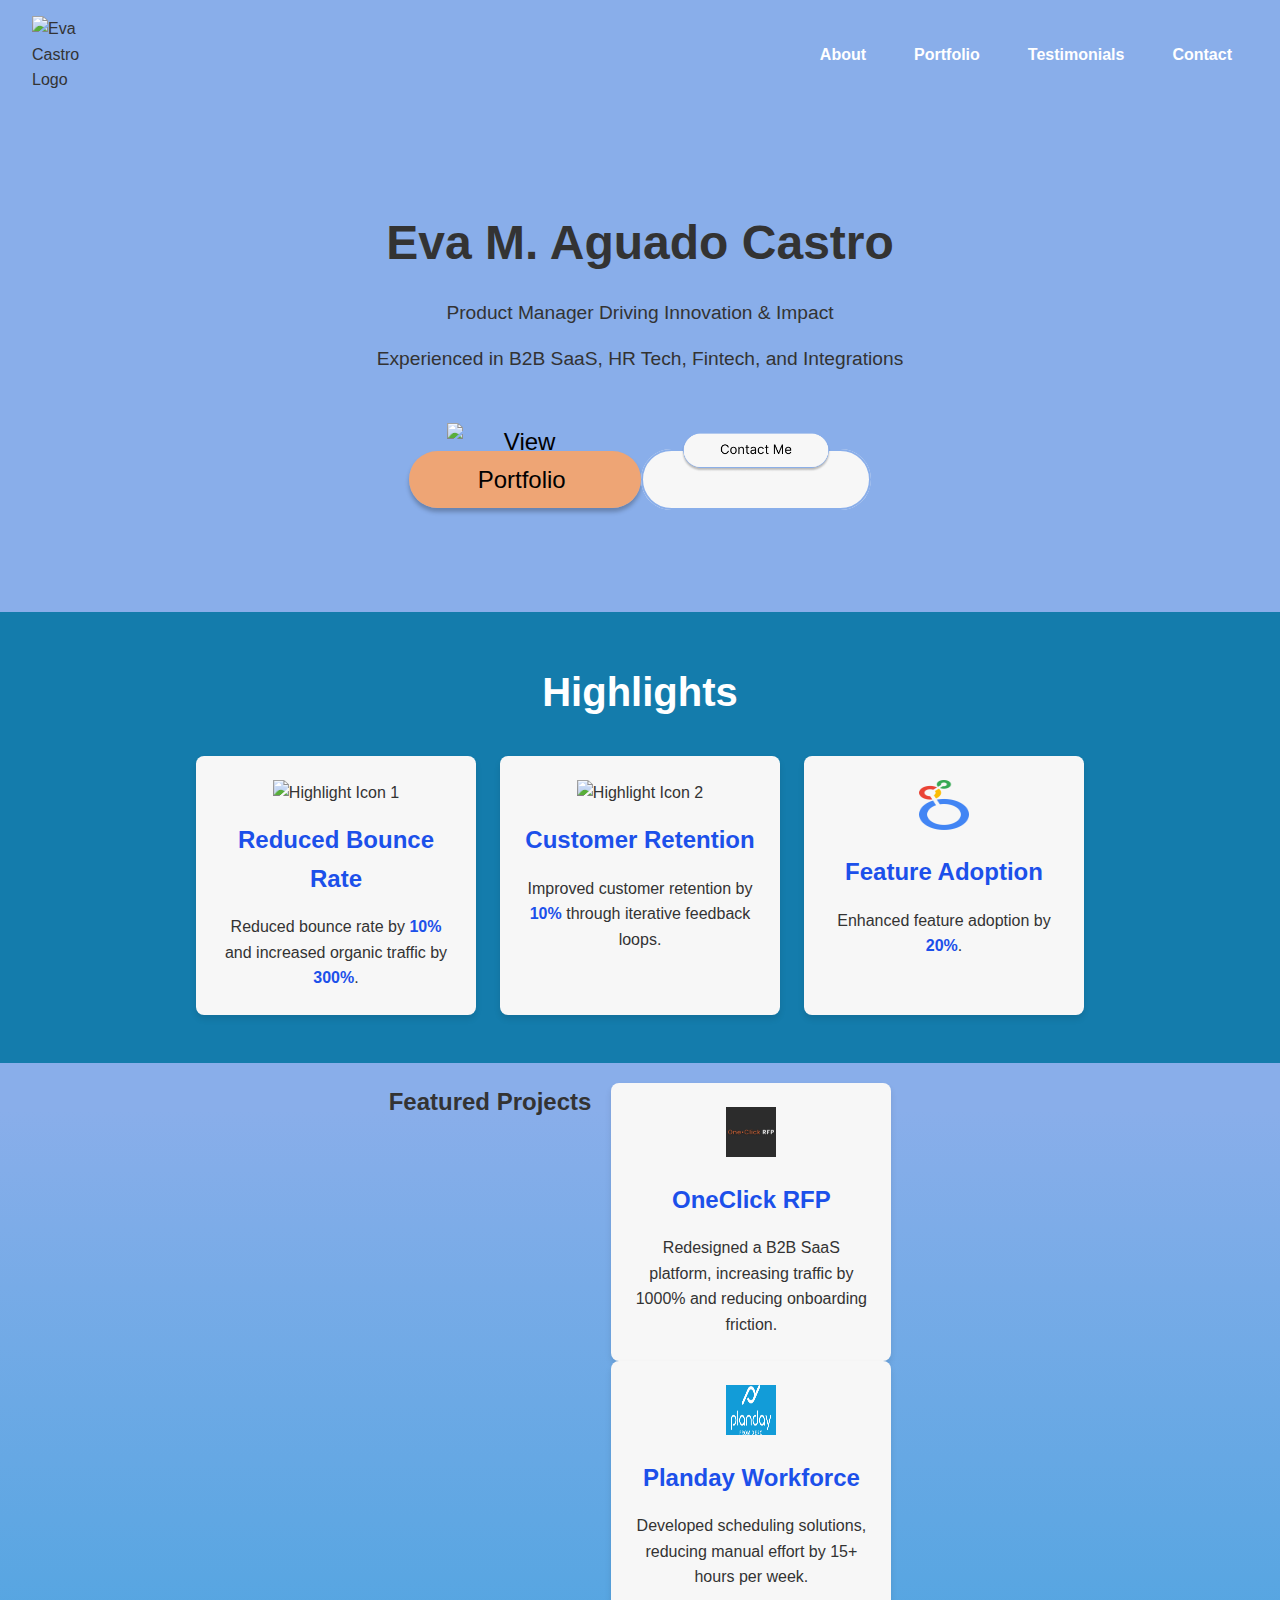
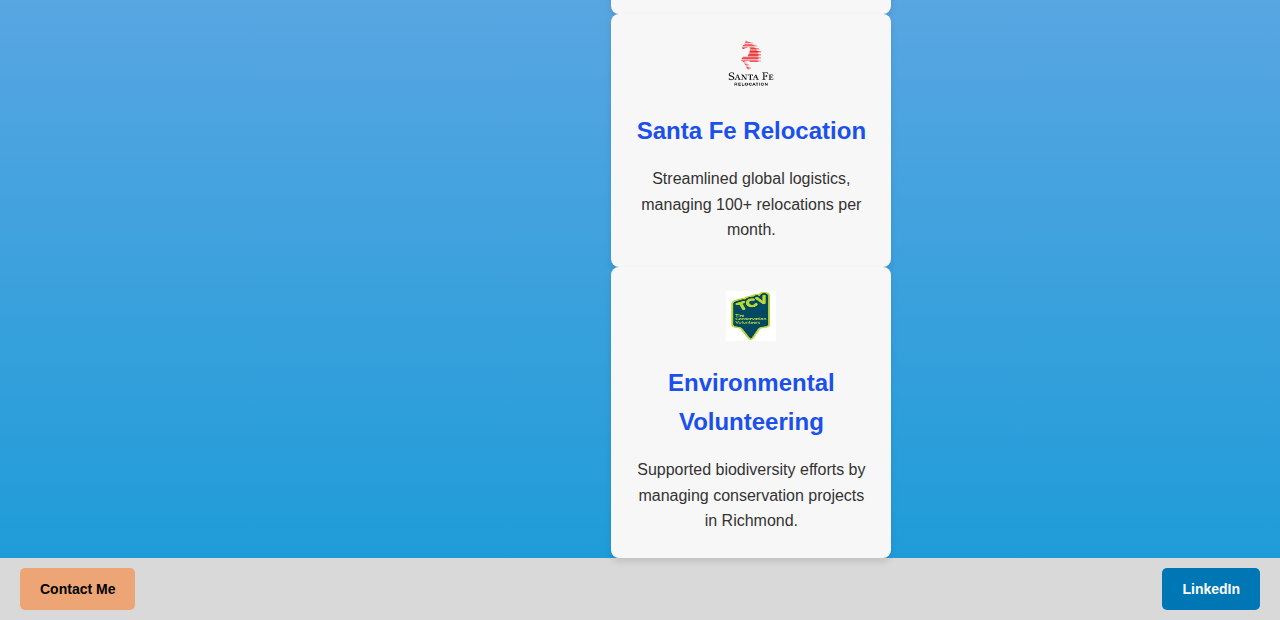
==== index.html @ 74582feb "further updates html and css - footer and highlights" ====
<!DOCTYPE html>
<html lang="en">
<head>
  <meta charset="UTF-8">
  <meta name="viewport" content="width=device-width, initial-scale=1.0">
  <title>Eva M. Aguado Castro Portfolio</title>
  <link rel="stylesheet" href="style.css">
</head>
<body>
  <!-- Header Section -->
  <header>
    <img src="Images/logo.png" alt="Eva Castro Logo" class="logo">
    <nav class="nav">
      <a href="#about">About</a>
      <a href="#portfolio">Portfolio</a>
      <a href="#testimonials">Testimonials</a>
      <a href="#contact">Contact</a>
    </nav>
  </header>

  <!-- Hero Section -->
  <section class="hero">
    <h1>Eva M. Aguado Castro</h1>
    <p>Product Manager Driving Innovation & Impact</p>
    <p>Experienced in B2B SaaS, HR Tech, Fintech, and Integrations</p>
    <div class="cta-buttons">
      <a href="#portfolio" class="btn-primary">
        <img src="Images/portfolio-button.png" alt="View Portfolio">
      </a>
      <a href="#contact" class="btn-secondary">
        <img src="Images/contact-button.png" alt="Contact Me">
      </a>
    </div>
  </section>

  <!-- Highlights Section -->
  <section class="highlights">
    <h2>Highlights</h2>
    <div class="highlight-cards">
      <div class="card">
        <img src="Images/highlight-icon-mixpanel-funnel.png" alt="Highlight Icon 1">
        <h3>Reduced Bounce Rate</h3>
        <p>Reduced bounce rate by <span>10%</span> and increased organic traffic by <span>300%</span>.</p>
      </div>
      <div class="card">
        <img src="Images/highlight-icon-Jira.png" alt="Highlight Icon 2">
        <h3>Customer Retention</h3>
        <p>Improved customer retention by <span>10%</span> through iterative feedback loops.</p>
      </div>
      <div class="card">
        <img src="Images/highlight-icon-looker.png" alt="Highlight Icon 3">
        <h3>Feature Adoption</h3>
        <p>Enhanced feature adoption by <span>20%</span>.</p>
      </div>
    </div>
  </section>

  <!-- Featured Projects Section -->
  <section class="projects">
    <h2>Featured Projects</h2>
    <div class="project-cards">
      <div class="card">
        <img src="Images/OneclickRFP.png" alt="OneClick RFP Logo">
        <h3>OneClick RFP</h3>
        <p>Redesigned a B2B SaaS platform, increasing traffic by 1000% and reducing onboarding friction.</p>
      </div>
      <div class="card">
        <img src="Images/Logo_PlandayXero.png" alt="Planday Logo">
        <h3>Planday Workforce</h3>
        <p>Developed scheduling solutions, reducing manual effort by 15+ hours per week.</p>
      </div>
      <div class="card">
        <img src="Images/santa_fe_relocation_logo.png" alt="Santa Fe Logo">
        <h3>Santa Fe Relocation</h3>
        <p>Streamlined global logistics, managing 100+ relocations per month.</p>
      </div>
      <div class="card">
        <img src="Images/TVC logo.jpg" alt="TVC Logo">
        <h3>Environmental Volunteering</h3>
        <p>Supported biodiversity efforts by managing conservation projects in Richmond.</p>
      </div>
    </div>
  </section>

  <!-- Footer Section -->
  <footer>
    <div class="footer-buttons">
      <a href="#contact" class="footer-button contact-me">Contact Me</a>
      <a href="https://linkedin.com/in/your-profile" class="footer-button linkedin">LinkedIn</a>
    </div>
  </footer>  
</body>
</html>
---- style.css ----
/* General Reset */
* {
  margin: 0;
  padding: 0;
  box-sizing: border-box;
}

body {
  font-family: 'Poppins', sans-serif;
  color: #333;
  background: linear-gradient(180deg, #89AEEA 50%, #199BD7 100%);
  line-height: 1.6;
}

/* Header Section */
header {
  background: #89AEEA;
  padding: 1rem 2rem;
  display: flex;
  justify-content: space-between;
  align-items: center;
}

.logo {
    width: 50px; /* Adjust size as needed */
    height: auto;
    display: inline-block;
    margin-right: 20px; /* Spacing between logo and navigation links */
  }
  

.nav {
  display: flex;
  gap: 1rem;
}

.nav a {
  color: white;
  text-decoration: none;
  font-weight: bold;
  margin: 0 1rem;
}

.nav a:hover {
  text-decoration: underline;
}

/* Hero Section */
.hero {
    text-align: center;
    padding: 6rem 2rem; /* Adjust padding to match Figma */
    color: #333;
  }
  
  .hero img {
    display: inline-block;
    margin: 1rem 0.5rem;
    width: 150px;
  }
  .hero h1 {
    font-size: 3rem; /* Keep existing size */
    font-weight: 700;
  }
  
  .hero p {
    margin: 1rem 0;
    font-size: 1.2rem; /* Matches readability */
  }
  
  
  /* CTA Buttons (from new CSS) */
  .cta-buttons {
    margin-top: 2rem;
  }
  
  .cta-buttons .btn-primary {
    background-color: #EEA575;
    color: black;
    font-size: 24px;
    font-weight: 400;
    padding: 15px 30px;
    border-radius: 42px;
    text-decoration: none;
    box-shadow: 0 4px 4px rgba(0, 0, 0, 0.25);
  }
  
  .cta-buttons .btn-primary:hover {
    background: #f5b08a;
  }
  
  .cta-buttons .btn-secondary {
    background-color: #F7F7F7;
    border: 2px solid #89AEEA;
    color: black;
    font-size: 24px;
    font-weight: 400;
    padding: 15px 30px;
    border-radius: 42px;
  }
  
  .cta-buttons .btn-secondary:hover {
    background: #d9e9fc;
  }
  
/* Highlights Section */
.highlights {
    background: #147CAC;
    padding: 3rem 2rem;
    color: white;
    text-align: center;
  }
  
  .highlights h2 {
    font-size: 2.5rem;
    margin-bottom: 2rem;
  }
  
  .highlight-cards {
    display: flex;
    gap: 1.5rem;
    justify-content: center;
    flex-wrap: wrap;
  }
  .card img {
    width: 50px;
    height: 50px;
    margin-bottom: 1rem;
  }
  .card {
    background: #f7f7f7;
    color: #333;
    width: 280px;
    border-radius: 8px;
    padding: 1.5rem;
    text-align: center;
    box-shadow: 0px 4px 6px rgba(0, 0, 0, 0.1);
  }
  
  .card h3 {
    font-size: 1.5rem;
    margin-bottom: 1rem;
    color: #1C50EA;
  }
  
  .card p {
    font-size: 1rem;
    color: #333;
  }

.card span {
  font-weight: bold;
  color: #1C50EA;
}

/* Footer Section */
footer {
  background: #D9D9D9;
  color: #333;
  text-align: center;
  padding: 1rem;
  font-size: 0.9rem;
}

footer img {
    width: 30px;
    height: auto;
    margin-top: 0.5rem;
  }

  footer {
    display: flex;
    justify-content: space-between;
    align-items: center;
    padding: 10px 20px;
    background: #D9D9D9;
  }
  
  .footer-buttons {
    display: flex;
    justify-content: space-between;
    width: 100%; /* Ensures buttons span the full footer */
  }
  
  .footer-button {
    padding: 10px 20px;
    border-radius: 5px;
    font-size: 14px;
    font-weight: bold;
    text-align: center;
    text-decoration: none;
  }
  
  .contact-me {
    background: #EEA575;
    color: black;
  }
  
  .linkedin {
    background: #0077B5; /* LinkedIn blue */
    color: white;
  }
  
  .footer-button:hover {
    opacity: 0.8; /* Hover effect */
  }
  
/* Responsive Design */
@media (max-width: 768px) {
  .hero h1 {
    font-size: 2rem;
  }

  .hero p {
    font-size: 1rem;
  }

  .highlight-cards {
    flex-direction: column; /* Stack cards on smaller screens */
  }

  .card {
    width: 90%;
    margin: 0 auto;
  }
}
/* Featured Projects Section */
.featured-projects {
  margin-top: 4rem;
}

.project {
  display: inline-block;
  width: 250px;
  margin: 20px;
  background: white;
  padding: 15px;
  border-radius: 8px;
  border: 1px solid #D9D9D9;
  box-shadow: 0px 4px 8px rgba(0, 0, 0, 0.1);
}
.projects {
    display: flex;
    justify-content: center;
    flex-wrap: wrap; /* Allows wrapping for smaller screens */
    gap: 20px; /* Adjust spacing between cards */
    margin-top: 20px;
  }
.project-card {
    width: 280px; /* Adjust card size as per design */
    background: white;
    border-radius: 8px;
    box-shadow: 0px 4px 6px rgba(0, 0, 0, 0.1);
    text-align: center;
    padding: 20px;
  }
  
  .project-card img {
    width: 100px;
    height: auto;
    margin-bottom: 10px; /* Space between image and text */
  }
  
  .project-card h3 {
    font-size: 18px;
    color: #333;
    margin-bottom: 5px;
  }
  
.project p {
  font-size: 14px;
  color: #757575;
}
@media (max-width: 768px) {
    .highlight-cards {
      flex-direction: column; /* Stack cards on smaller screens */
    }
  
    .card {
      width: 90%;
      margin: 0 auto;
    }
  
    .project {
      width: 90%;
      margin: 0 auto;
    }
  }
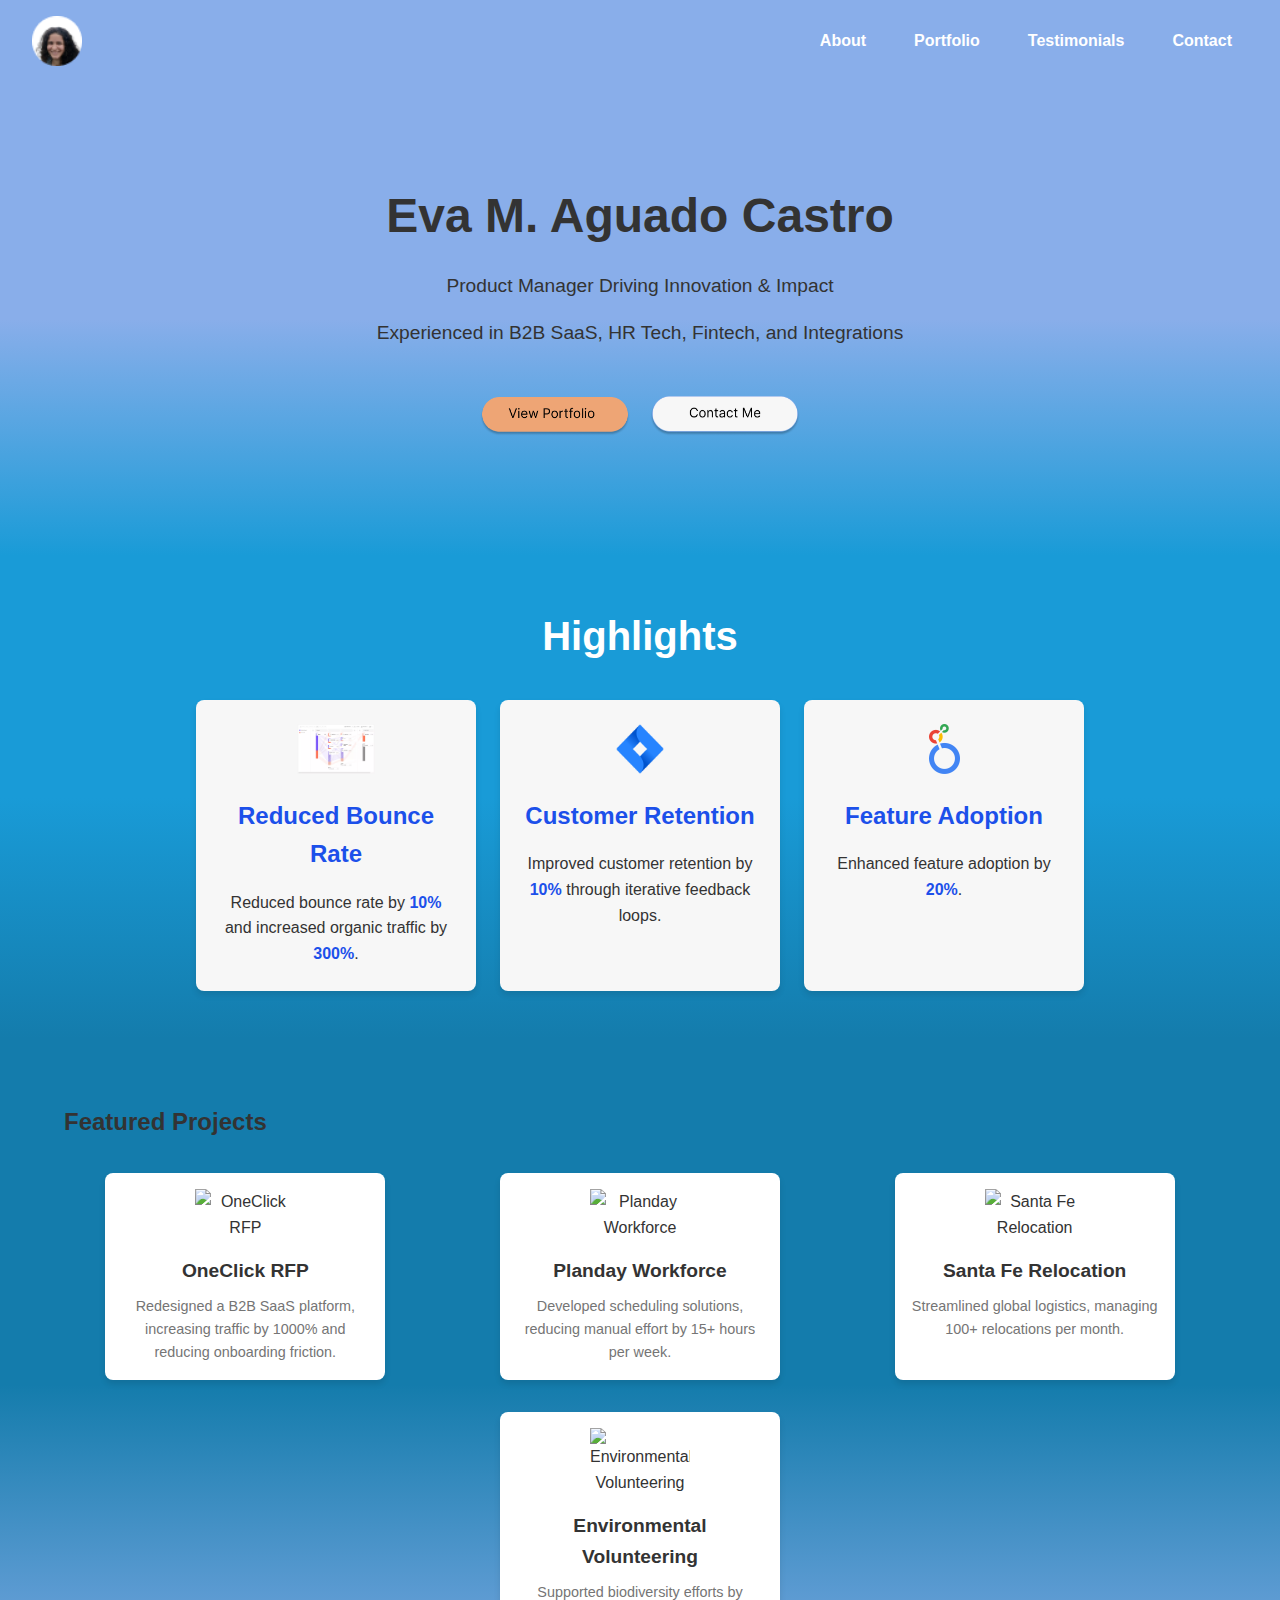
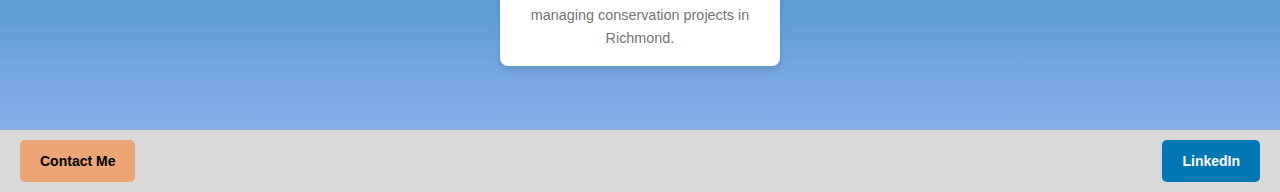
==== commit 4719044d: "updates on background gradient and vertical alignment" ====
--- a/index.html
+++ b/index.html
@@ -56,26 +56,26 @@
   </section>
 
   <!-- Featured Projects Section -->
-  <section class="projects">
+  <section class="featured-projects">
     <h2>Featured Projects</h2>
-    <div class="project-cards">
-      <div class="card">
-        <img src="Images/OneclickRFP.png" alt="OneClick RFP Logo">
+    <div class="projects-grid">
+      <div class="project-card">
+        <img src="path-to-image/OneclickRFP.png" alt="OneClick RFP">
         <h3>OneClick RFP</h3>
         <p>Redesigned a B2B SaaS platform, increasing traffic by 1000% and reducing onboarding friction.</p>
       </div>
-      <div class="card">
-        <img src="Images/Logo_PlandayXero.png" alt="Planday Logo">
+      <div class="project-card">
+        <img src="path-to-image/Logo_PlandayXero.png" alt="Planday Workforce">
         <h3>Planday Workforce</h3>
         <p>Developed scheduling solutions, reducing manual effort by 15+ hours per week.</p>
       </div>
-      <div class="card">
-        <img src="Images/santa_fe_relocation_logo.png" alt="Santa Fe Logo">
+      <div class="project-card">
+        <img src="path-to-image/santa_fe_relocation_logo.png" alt="Santa Fe Relocation">
         <h3>Santa Fe Relocation</h3>
         <p>Streamlined global logistics, managing 100+ relocations per month.</p>
       </div>
-      <div class="card">
-        <img src="Images/TVC logo.jpg" alt="TVC Logo">
+      <div class="project-card">
+        <img src="path-to-image/TVC logo.jpg" alt="Environmental Volunteering">
         <h3>Environmental Volunteering</h3>
         <p>Supported biodiversity efforts by managing conservation projects in Richmond.</p>
       </div>
--- a/style.css
+++ b/style.css
@@ -1,110 +1,86 @@
 /* General Reset */
 * {
-  margin: 0;
-  padding: 0;
-  box-sizing: border-box;
-}
-
-body {
-  font-family: 'Poppins', sans-serif;
-  color: #333;
-  background: linear-gradient(180deg, #89AEEA 50%, #199BD7 100%);
-  line-height: 1.6;
-}
-
-/* Header Section */
-header {
-  background: #89AEEA;
-  padding: 1rem 2rem;
-  display: flex;
-  justify-content: space-between;
-  align-items: center;
-}
-
-.logo {
-    width: 50px; /* Adjust size as needed */
+    margin: 0;
+    padding: 0;
+    box-sizing: border-box;
+  }
+  
+  body {
+    font-family: 'Poppins', sans-serif;
+    color: #333;
+    background: linear-gradient(180deg, #89AEEA 50%, #199BD7 100%);
+    line-height: 1.6;
+    background-attachment: fixed; /* Ensure it stays static during scroll */
+    background-size: cover;
+  }
+  
+  
+  /* Header Section */
+  header {
+    background: #89AEEA;
+    padding: 1rem 2rem;
+    display: flex;
+    justify-content: space-between;
+    align-items: center;
+  }
+  
+  .logo {
+    width: 50px;
     height: auto;
     display: inline-block;
-    margin-right: 20px; /* Spacing between logo and navigation links */
-  }
-  
-
-.nav {
-  display: flex;
-  gap: 1rem;
+    margin-right: 20px;
+  }
+  
+  .nav {
+    display: flex;
+    gap: 1rem;
+  }
+  
+  .nav a {
+    color: white;
+    text-decoration: none;
+    font-weight: bold;
+    margin: 0 1rem;
+  }
+  
+  .nav a:hover {
+    text-decoration: underline;
+  }
+  
+  /* Hero Section */
+  .hero {
+    text-align: center;
+    padding: 6rem 2rem;
+    color: #333;
+    background: linear-gradient(180deg, #89AEEA 50%, #199BD7 100%);
 }
-
-.nav a {
-  color: white;
-  text-decoration: none;
-  font-weight: bold;
-  margin: 0 1rem;
-}
-
-.nav a:hover {
-  text-decoration: underline;
-}
-
-/* Hero Section */
-.hero {
-    text-align: center;
-    padding: 6rem 2rem; /* Adjust padding to match Figma */
-    color: #333;
-  }
   
   .hero img {
     display: inline-block;
     margin: 1rem 0.5rem;
     width: 150px;
   }
+  
   .hero h1 {
-    font-size: 3rem; /* Keep existing size */
+    font-size: 3rem;
     font-weight: 700;
   }
   
   .hero p {
     margin: 1rem 0;
-    font-size: 1.2rem; /* Matches readability */
-  }
-  
-  
-  /* CTA Buttons (from new CSS) */
+    font-size: 1.2rem;
+  }
+  
   .cta-buttons {
     margin-top: 2rem;
   }
-  
-  .cta-buttons .btn-primary {
-    background-color: #EEA575;
-    color: black;
-    font-size: 24px;
-    font-weight: 400;
-    padding: 15px 30px;
-    border-radius: 42px;
-    text-decoration: none;
-    box-shadow: 0 4px 4px rgba(0, 0, 0, 0.25);
-  }
-  
-  .cta-buttons .btn-primary:hover {
-    background: #f5b08a;
-  }
-  
-  .cta-buttons .btn-secondary {
-    background-color: #F7F7F7;
-    border: 2px solid #89AEEA;
-    color: black;
-    font-size: 24px;
-    font-weight: 400;
-    padding: 15px 30px;
-    border-radius: 42px;
-  }
-  
-  .cta-buttons .btn-secondary:hover {
-    background: #d9e9fc;
-  }
-  
-/* Highlights Section */
-.highlights {
-    background: #147CAC;
+  .cta-buttons a {
+    text-decoration: none; /* Remove underline */
+}
+  
+  /* Highlights Section */
+  .highlights {
+    background: linear-gradient(180deg, #199BD7 50%, #147CAC 100%);
     padding: 3rem 2rem;
     color: white;
     text-align: center;
@@ -121,11 +97,7 @@
     justify-content: center;
     flex-wrap: wrap;
   }
-  .card img {
-    width: 50px;
-    height: 50px;
-    margin-bottom: 1rem;
-  }
+  
   .card {
     background: #f7f7f7;
     color: #333;
@@ -134,6 +106,12 @@
     padding: 1.5rem;
     text-align: center;
     box-shadow: 0px 4px 6px rgba(0, 0, 0, 0.1);
+  }
+  
+  .card img {
+    width: auto;
+    height: 50px;
+    margin-bottom: 1rem;
   }
   
   .card h3 {
@@ -146,27 +124,57 @@
     font-size: 1rem;
     color: #333;
   }
-
-.card span {
-  font-weight: bold;
-  color: #1C50EA;
+  
+  .card span {
+    font-weight: bold;
+    color: #1C50EA;
+  }
+  
+  /* Featured Projects Section */
+  .featured-projects {
+    padding: 4rem;
+    background: linear-gradient(180deg, #147CAC 50%, #89AEEA 100%);
 }
-
-/* Footer Section */
-footer {
-  background: #D9D9D9;
-  color: #333;
-  text-align: center;
-  padding: 1rem;
-  font-size: 0.9rem;
-}
-
-footer img {
-    width: 30px;
+  .projects-grid {
+    display: grid;
+    grid-template-columns: repeat(3, 1fr); /* Three equal columns */
+    grid-template-rows: auto auto; /* Two rows: One for three cards, one for the last card */
+    gap: 2rem; /* Spacing between cards */
+    justify-items: center; /* Centers items horizontally */
+    margin-top: 2rem;
+  }  
+  .project-card {
+    background: white;
+    padding: 1rem;
+    border-radius: 8px;
+    box-shadow: 0 4px 6px rgba(0, 0, 0, 0.1);
+    width: 280px;
+    text-align: center;
+  }
+  
+  .project-card img {
+    max-width: 100px;
     height: auto;
-    margin-top: 0.5rem;
-  }
-
+    margin-bottom: 1rem;
+  }
+  
+  .project-card h3 {
+    font-size: 1.2rem;
+    color: #333;
+    margin-bottom: 0.5rem;
+  }
+  
+  .project-card p {
+    font-size: 0.9rem;
+    color: #757575;
+  }
+  
+  /* Center the single card on its row */
+  .projects-grid > :nth-child(4) {
+    grid-column: 2; /* Centers the last card in the middle column */
+  }
+  
+  /* Footer Section */
   footer {
     display: flex;
     justify-content: space-between;
@@ -178,7 +186,7 @@
   .footer-buttons {
     display: flex;
     justify-content: space-between;
-    width: 100%; /* Ensures buttons span the full footer */
+    width: 100%;
   }
   
   .footer-button {
@@ -196,93 +204,33 @@
   }
   
   .linkedin {
-    background: #0077B5; /* LinkedIn blue */
+    background: #0077B5;
     color: white;
   }
   
   .footer-button:hover {
-    opacity: 0.8; /* Hover effect */
-  }
-  
-/* Responsive Design */
-@media (max-width: 768px) {
-  .hero h1 {
-    font-size: 2rem;
-  }
-
-  .hero p {
-    font-size: 1rem;
-  }
-
-  .highlight-cards {
-    flex-direction: column; /* Stack cards on smaller screens */
-  }
-
-  .card {
-    width: 90%;
-    margin: 0 auto;
-  }
-}
-/* Featured Projects Section */
-.featured-projects {
-  margin-top: 4rem;
-}
-
-.project {
-  display: inline-block;
-  width: 250px;
-  margin: 20px;
-  background: white;
-  padding: 15px;
-  border-radius: 8px;
-  border: 1px solid #D9D9D9;
-  box-shadow: 0px 4px 8px rgba(0, 0, 0, 0.1);
-}
-.projects {
-    display: flex;
-    justify-content: center;
-    flex-wrap: wrap; /* Allows wrapping for smaller screens */
-    gap: 20px; /* Adjust spacing between cards */
-    margin-top: 20px;
-  }
-.project-card {
-    width: 280px; /* Adjust card size as per design */
-    background: white;
-    border-radius: 8px;
-    box-shadow: 0px 4px 6px rgba(0, 0, 0, 0.1);
-    text-align: center;
-    padding: 20px;
-  }
-  
-  .project-card img {
-    width: 100px;
-    height: auto;
-    margin-bottom: 10px; /* Space between image and text */
-  }
-  
-  .project-card h3 {
-    font-size: 18px;
-    color: #333;
-    margin-bottom: 5px;
-  }
-  
-.project p {
-  font-size: 14px;
-  color: #757575;
-}
-@media (max-width: 768px) {
-    .highlight-cards {
-      flex-direction: column; /* Stack cards on smaller screens */
-    }
-  
-    .card {
+    opacity: 0.8;
+  }
+  
+  /* Responsive Design */
+  @media (max-width: 768px) {
+    .hero h1 {
+      font-size: 2rem;
+    }
+  
+    .hero p {
+      font-size: 1rem;
+    }
+  
+    .highlight-cards,
+    .projects {
+      flex-direction: column;
+      align-items: center;
+    }
+  
+    .card,
+    .project-card {
       width: 90%;
       margin: 0 auto;
     }
-  
-    .project {
-      width: 90%;
-      margin: 0 auto;
-    }
-  }
-  +  }  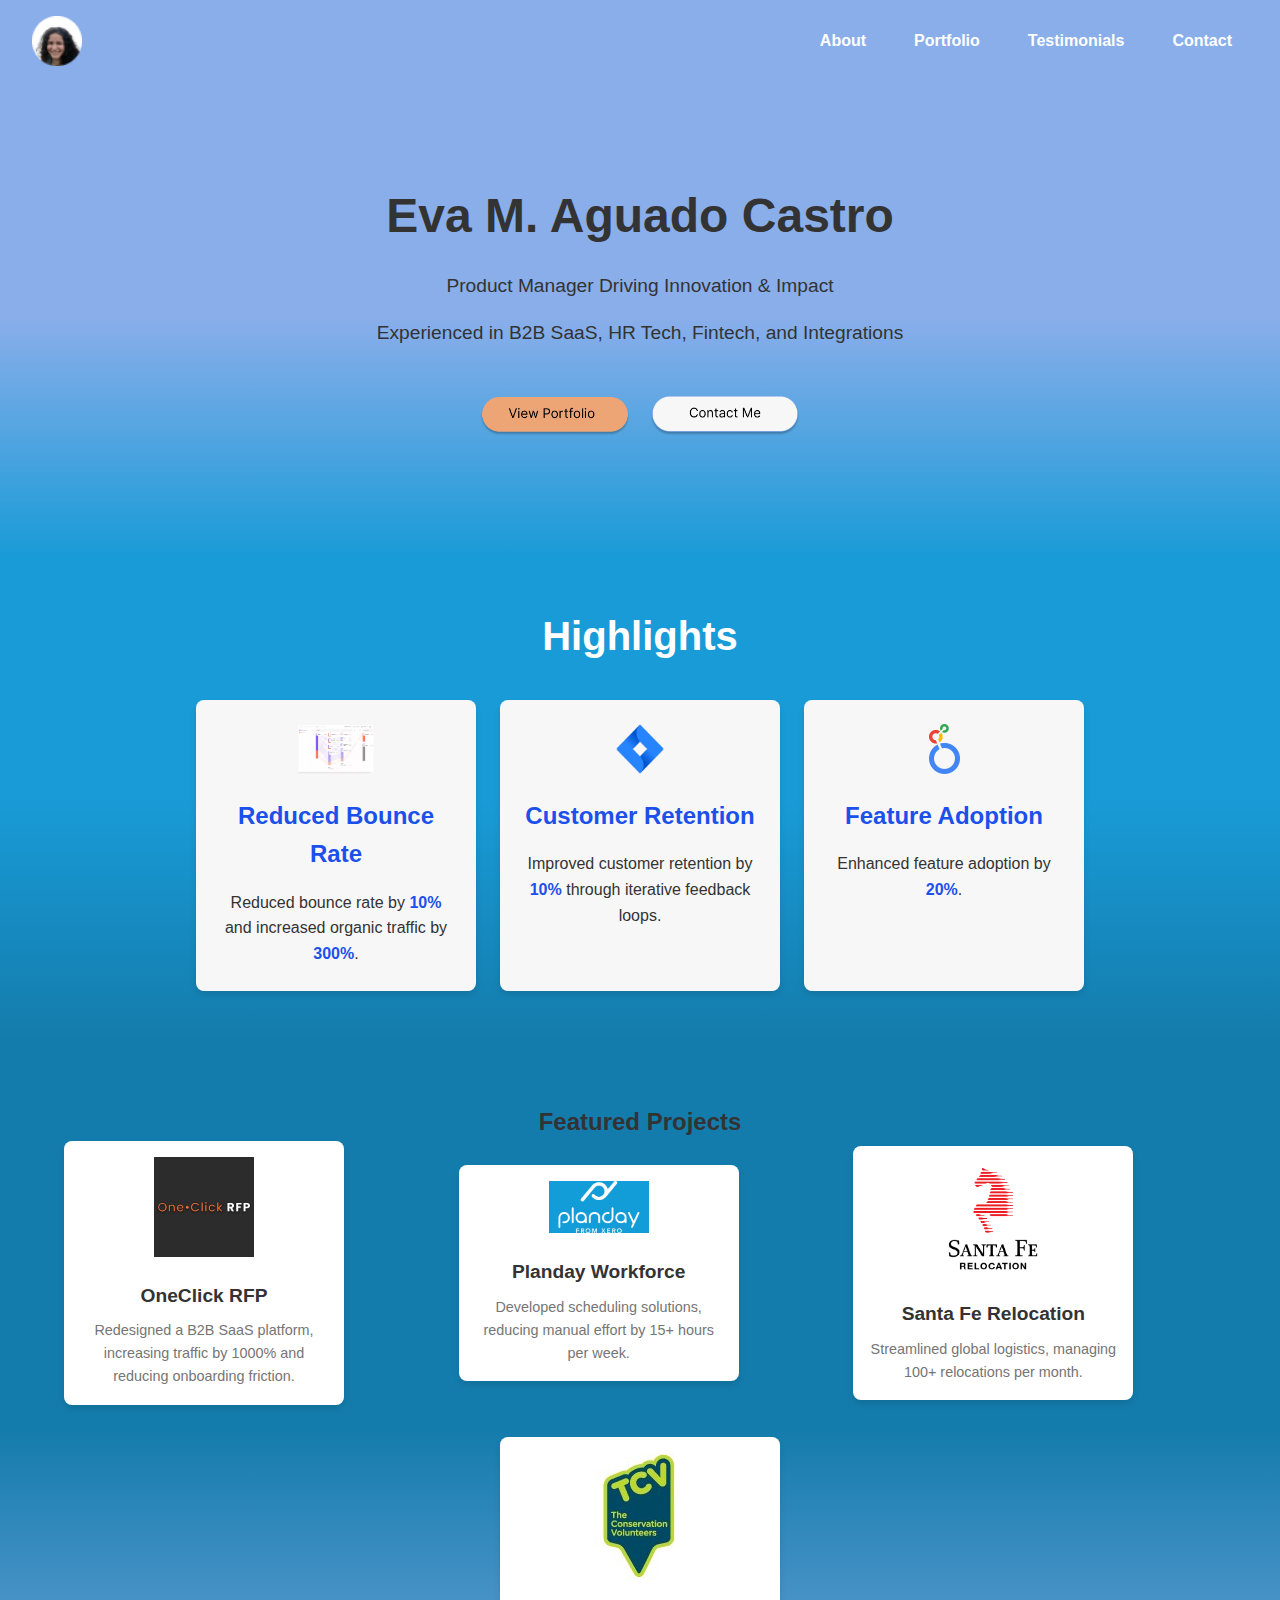
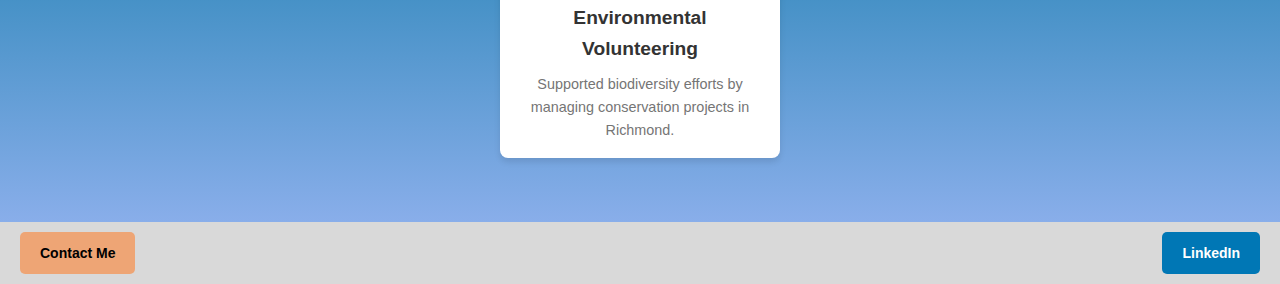
==== commit 582fdecf: "fixed images path for featured projects home page" ====
--- a/index.html
+++ b/index.html
@@ -60,22 +60,22 @@
     <h2>Featured Projects</h2>
     <div class="projects-grid">
       <div class="project-card">
-        <img src="path-to-image/OneclickRFP.png" alt="OneClick RFP">
+        <img src="Images/OneclickRFP.png" alt="OneClick RFP">
         <h3>OneClick RFP</h3>
         <p>Redesigned a B2B SaaS platform, increasing traffic by 1000% and reducing onboarding friction.</p>
       </div>
       <div class="project-card">
-        <img src="path-to-image/Logo_PlandayXero.png" alt="Planday Workforce">
+        <img src="Images/Logo_PlandayXero.png" alt="Planday Workforce">
         <h3>Planday Workforce</h3>
         <p>Developed scheduling solutions, reducing manual effort by 15+ hours per week.</p>
       </div>
       <div class="project-card">
-        <img src="path-to-image/santa_fe_relocation_logo.png" alt="Santa Fe Relocation">
+        <img src="Images/santa_fe_relocation_logo.png" alt="Santa Fe Relocation">
         <h3>Santa Fe Relocation</h3>
         <p>Streamlined global logistics, managing 100+ relocations per month.</p>
       </div>
       <div class="project-card">
-        <img src="path-to-image/TVC logo.jpg" alt="Environmental Volunteering">
+        <img src="Images/TVC logo.jpg" alt="Environmental Volunteering">
         <h3>Environmental Volunteering</h3>
         <p>Supported biodiversity efforts by managing conservation projects in Richmond.</p>
       </div>
--- a/style.css
+++ b/style.css
@@ -76,6 +76,8 @@
   }
   .cta-buttons a {
     text-decoration: none; /* Remove underline */
+    display: inline-block; /* Ensure buttons behave like inline-block elements */
+
 }
   
   /* Highlights Section */
@@ -134,15 +136,18 @@
   .featured-projects {
     padding: 4rem;
     background: linear-gradient(180deg, #147CAC 50%, #89AEEA 100%);
-}
+    text-align: center;
+  }
+  
   .projects-grid {
     display: grid;
     grid-template-columns: repeat(3, 1fr); /* Three equal columns */
-    grid-template-rows: auto auto; /* Two rows: One for three cards, one for the last card */
+    grid-auto-rows: auto; /* Rows automatically size based on content */
     gap: 2rem; /* Spacing between cards */
-    justify-items: center; /* Centers items horizontally */
-    margin-top: 2rem;
-  }  
+    justify-content: center; /* Centers the grid horizontally */
+    align-items: center; /* Centers items vertically */
+  }
+  
   .project-card {
     background: white;
     padding: 1rem;
@@ -169,11 +174,12 @@
     color: #757575;
   }
   
-  /* Center the single card on its row */
+  /* Special Rule for Centering the Last Card */
   .projects-grid > :nth-child(4) {
-    grid-column: 2; /* Centers the last card in the middle column */
-  }
-  
+    grid-column: 2 / 3; /* Center the fourth card in the second column */
+    justify-self: center; /* Ensure it is centered within the column */
+  }
+
   /* Footer Section */
   footer {
     display: flex;
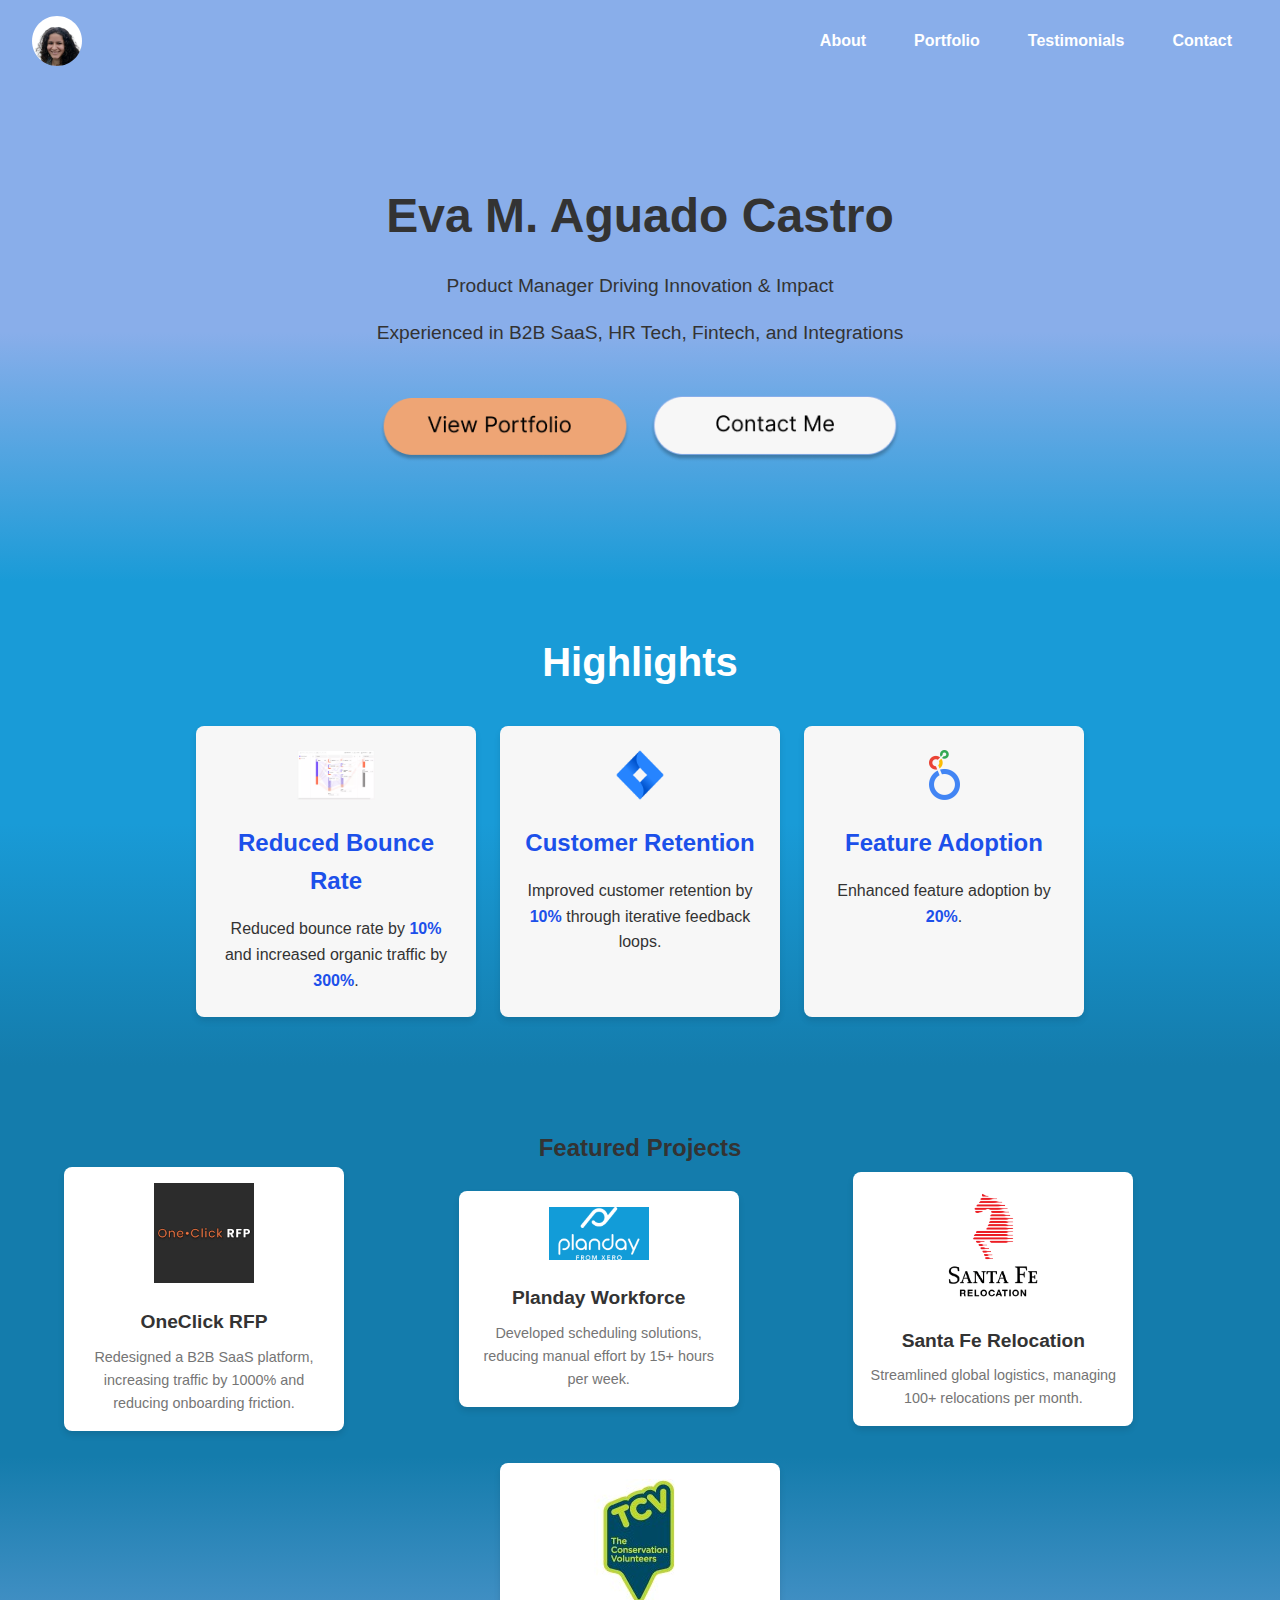
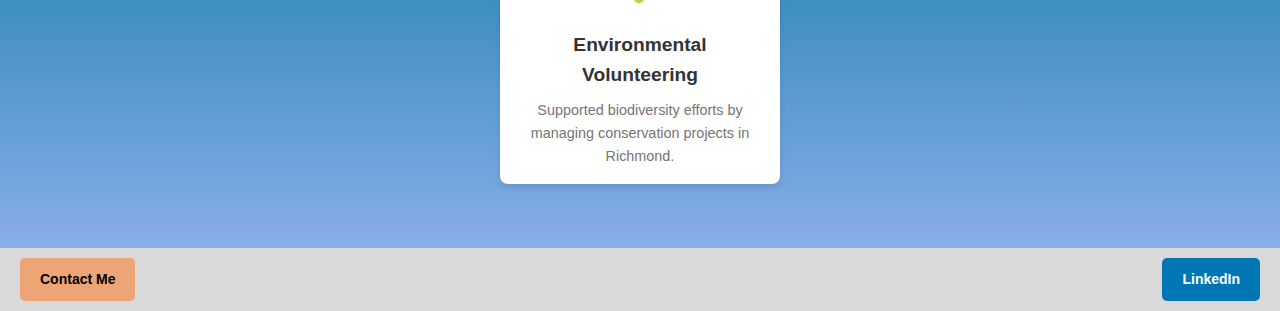
==== commit 87240455: "updated logo and size" ====
--- a/index.html
+++ b/index.html
@@ -9,7 +9,7 @@
 <body>
   <!-- Header Section -->
   <header>
-    <img src="Images/logo.png" alt="Eva Castro Logo" class="logo">
+    <img src="Images/logo.svg" alt="Eva Castro Logo" class="logo">
     <nav class="nav">
       <a href="#about">About</a>
       <a href="#portfolio">Portfolio</a>
--- a/style.css
+++ b/style.css
@@ -58,7 +58,7 @@
   .hero img {
     display: inline-block;
     margin: 1rem 0.5rem;
-    width: 150px;
+    width: 250px;
   }
   
   .hero h1 {
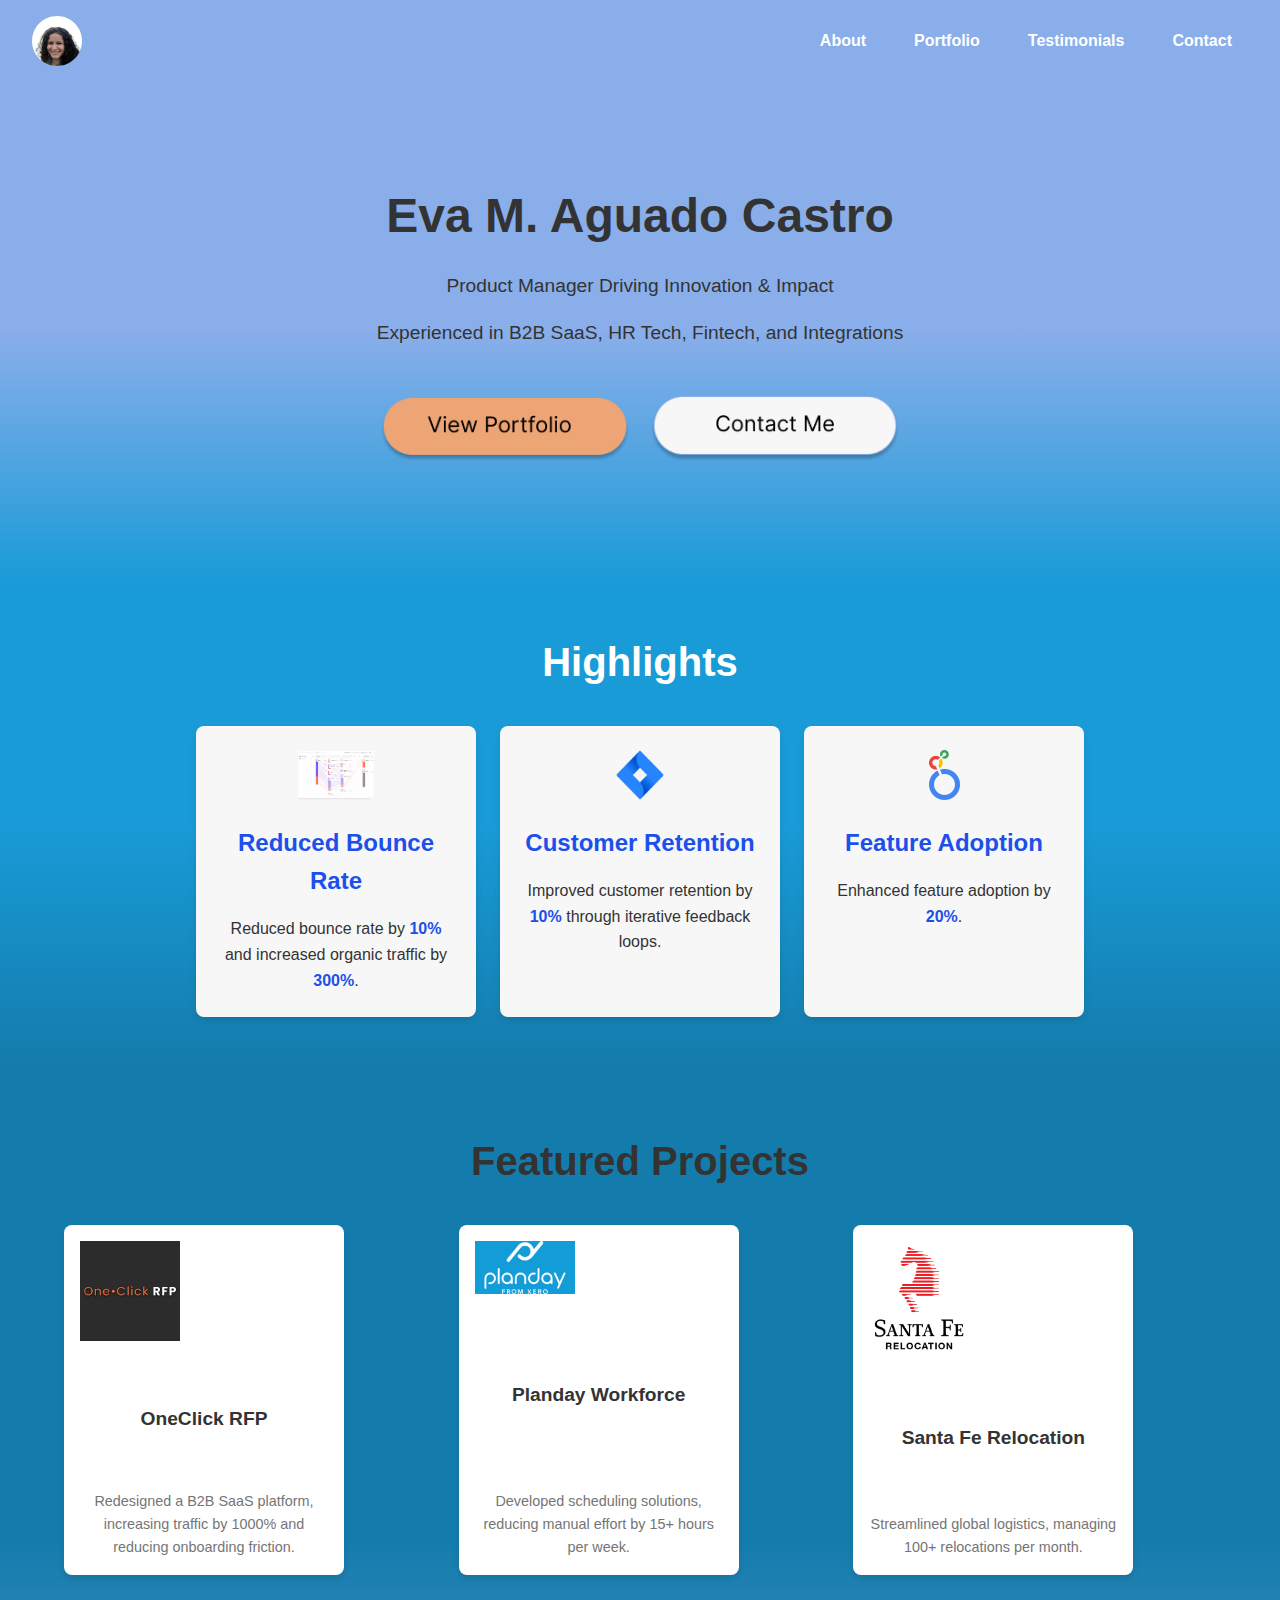
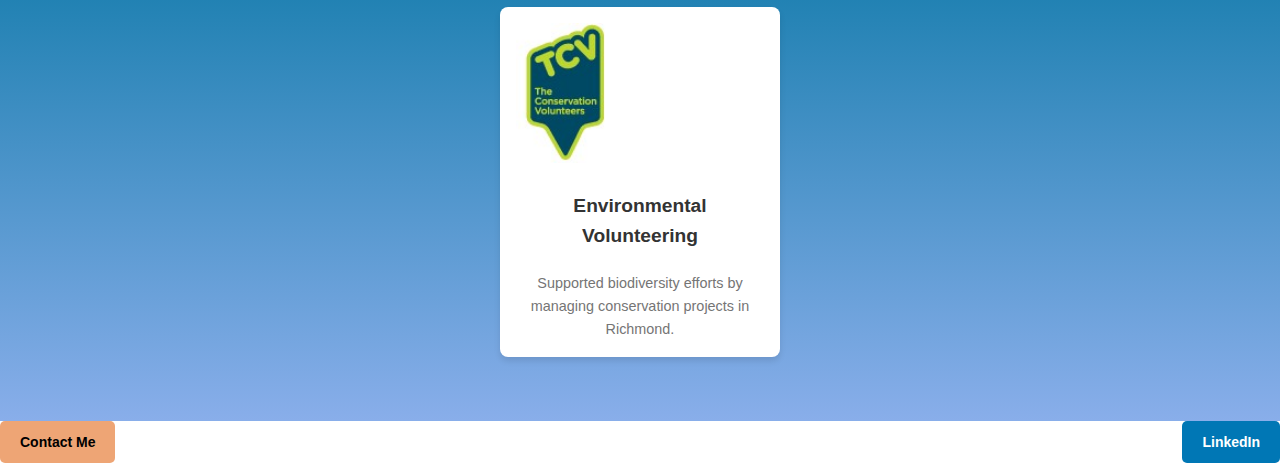
==== commit c5009d89: "fixed url for buttons" ====
--- a/index.html
+++ b/index.html
@@ -27,7 +27,7 @@
       <a href="#portfolio" class="btn-primary">
         <img src="Images/portfolio-button.png" alt="View Portfolio">
       </a>
-      <a href="#contact" class="btn-secondary">
+      <a href="https://www.linkedin.com/in/evaaguadoc" class="btn-secondary">
         <img src="Images/contact-button.png" alt="Contact Me">
       </a>
     </div>
@@ -86,7 +86,7 @@
   <footer>
     <div class="footer-buttons">
       <a href="#contact" class="footer-button contact-me">Contact Me</a>
-      <a href="https://linkedin.com/in/your-profile" class="footer-button linkedin">LinkedIn</a>
+      <a href="https://www.linkedin.com/in/evaaguadoc" class="footer-button linkedin">LinkedIn</a>
     </div>
   </footer>  
 </body>
--- a/style.css
+++ b/style.css
@@ -138,24 +138,32 @@
     background: linear-gradient(180deg, #147CAC 50%, #89AEEA 100%);
     text-align: center;
   }
+
+  .featured-projects h2 {
+    margin-bottom: 2rem; /* Add space below the title */
+    font-size: 2.5rem; /* Ensure consistency with the Highlights section */
+    color: #333;
+  }  
   
   .projects-grid {
     display: grid;
     grid-template-columns: repeat(3, 1fr); /* Three equal columns */
-    grid-auto-rows: auto; /* Rows automatically size based on content */
     gap: 2rem; /* Spacing between cards */
-    justify-content: center; /* Centers the grid horizontally */
-    align-items: center; /* Centers items vertically */
-  }
-  
-  .project-card {
-    background: white;
-    padding: 1rem;
-    border-radius: 8px;
-    box-shadow: 0 4px 6px rgba(0, 0, 0, 0.1);
-    width: 280px;
-    text-align: center;
-  }
+    justify-content: center; /* Center the entire grid horizontally */
+    align-items: start; /* Align all rows to the top */
+  }  
+    .project-card {
+        background: white;
+        padding: 1rem;
+        border-radius: 8px;
+        box-shadow: 0 4px 6px rgba(0, 0, 0, 0.1);
+        width: 280px;
+        height: 350px; /* Set a consistent height */
+        display: flex;
+        flex-direction: column;
+        justify-content: space-between; /* Distribute content evenly */
+        text-align: center;
+      }
   
   .project-card img {
     max-width: 100px;
@@ -176,8 +184,11 @@
   
   /* Special Rule for Centering the Last Card */
   .projects-grid > :nth-child(4) {
-    grid-column: 2 / 3; /* Center the fourth card in the second column */
-    justify-self: center; /* Ensure it is centered within the column */
+        grid-column: 2 / 3; /* Place the fourth card in the second column */
+        justify-self: center; /* Center it horizontally */
+        align-self: start; /* Align it with the top of the other rows */
+      }
+      
   }
 
   /* Footer Section */
@@ -227,7 +238,15 @@
     .hero p {
       font-size: 1rem;
     }
-  
+        .projects-grid {
+          grid-template-columns: 1fr; /* Single column on smaller screens */
+          gap: 1.5rem; /* Adjust spacing */
+        }
+      
+        .project-card {
+          width: 90%; /* Make cards full width */
+          margin: 0 auto;
+        }
     .highlight-cards,
     .projects {
       flex-direction: column;
@@ -238,5 +257,5 @@
     .project-card {
       width: 90%;
       margin: 0 auto;
-    }
+    }     
   }  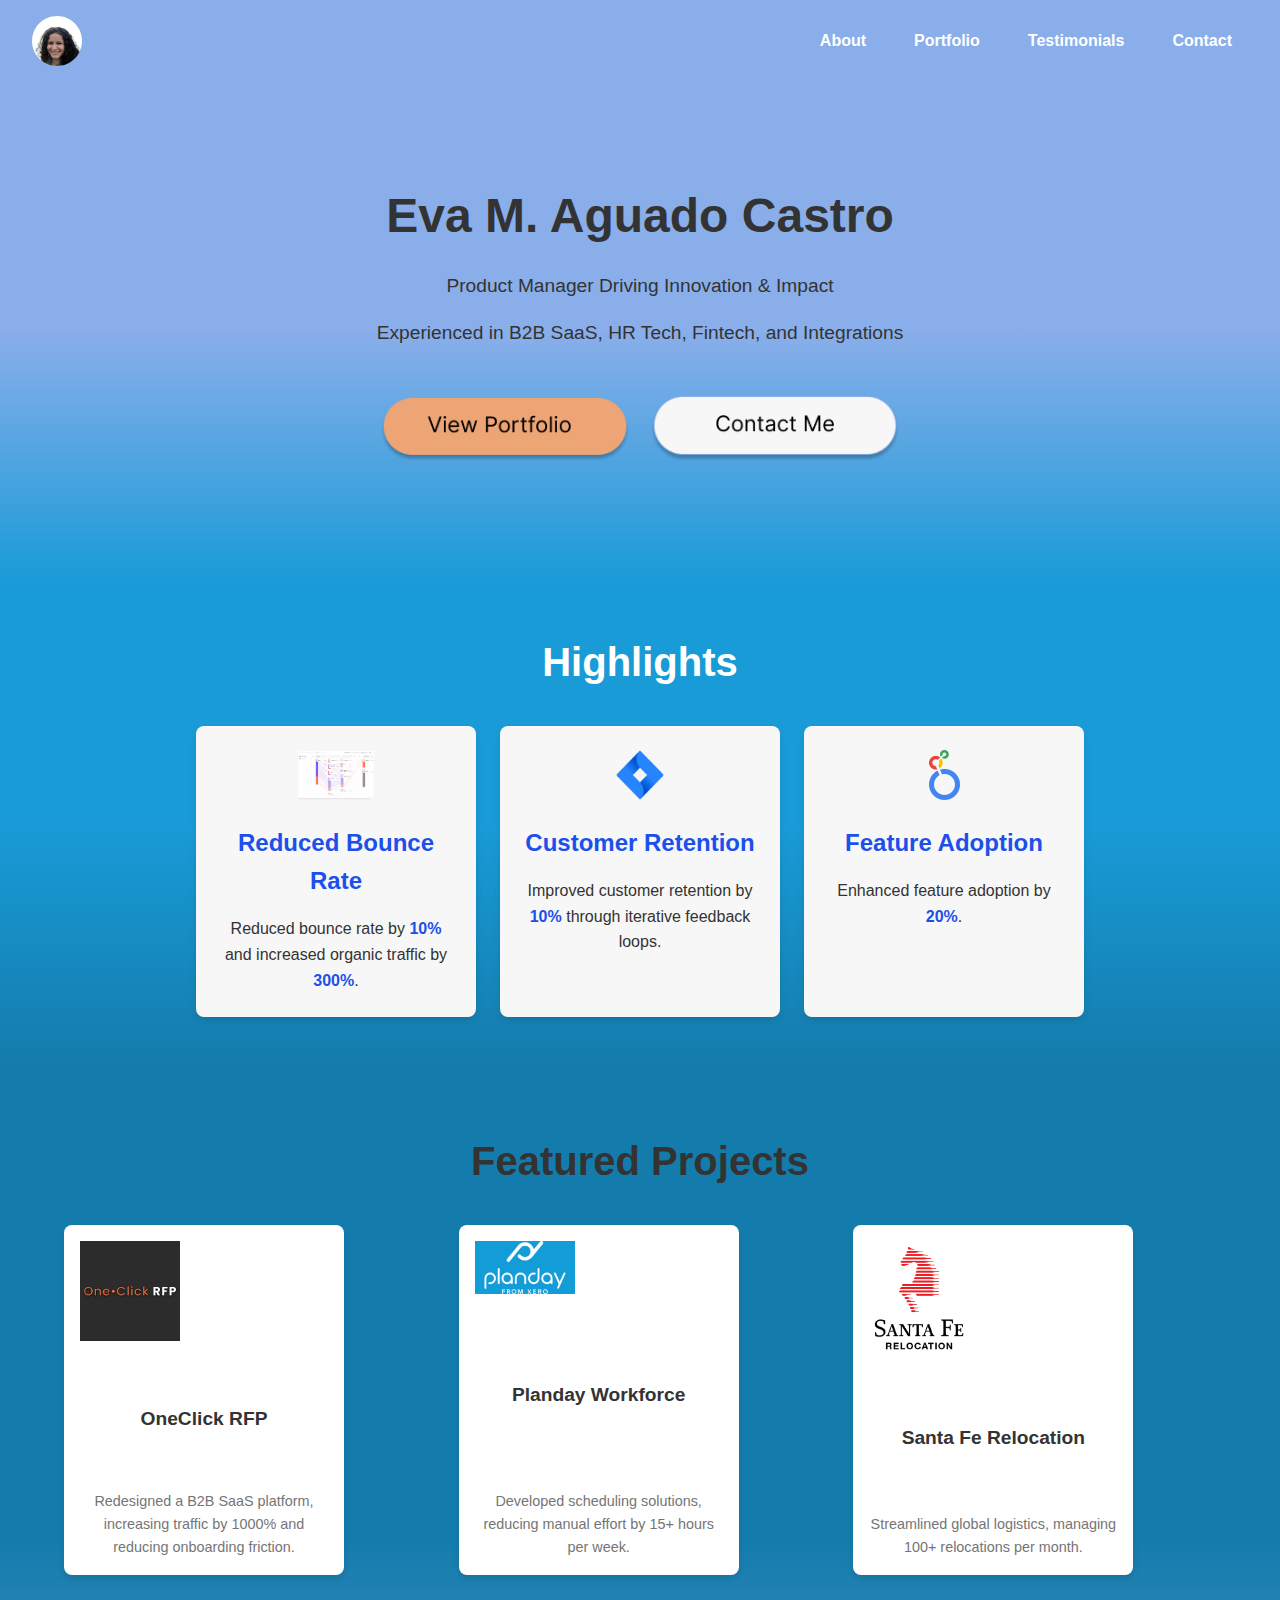
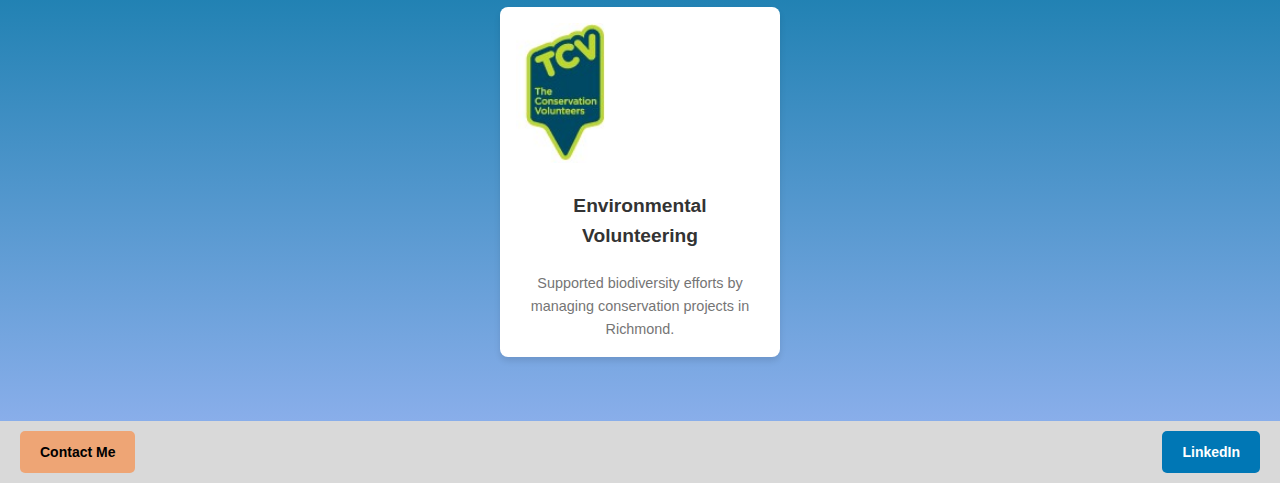
==== commit 56294a40: "links updates" ====
--- a/index.html
+++ b/index.html
@@ -14,7 +14,7 @@
       <a href="#about">About</a>
       <a href="#portfolio">Portfolio</a>
       <a href="#testimonials">Testimonials</a>
-      <a href="#contact">Contact</a>
+      <a href="https://www.linkedin.com/in/evaaguadoc">Contact</a>
     </nav>
   </header>
 
@@ -85,7 +85,7 @@
   <!-- Footer Section -->
   <footer>
     <div class="footer-buttons">
-      <a href="#contact" class="footer-button contact-me">Contact Me</a>
+      <a href="https://www.linkedin.com/in/evaaguadoc" class="footer-button contact-me">Contact Me</a>
       <a href="https://www.linkedin.com/in/evaaguadoc" class="footer-button linkedin">LinkedIn</a>
     </div>
   </footer>  
--- a/style.css
+++ b/style.css
@@ -188,8 +188,6 @@
         justify-self: center; /* Center it horizontally */
         align-self: start; /* Align it with the top of the other rows */
       }
-      
-  }
 
   /* Footer Section */
   footer {
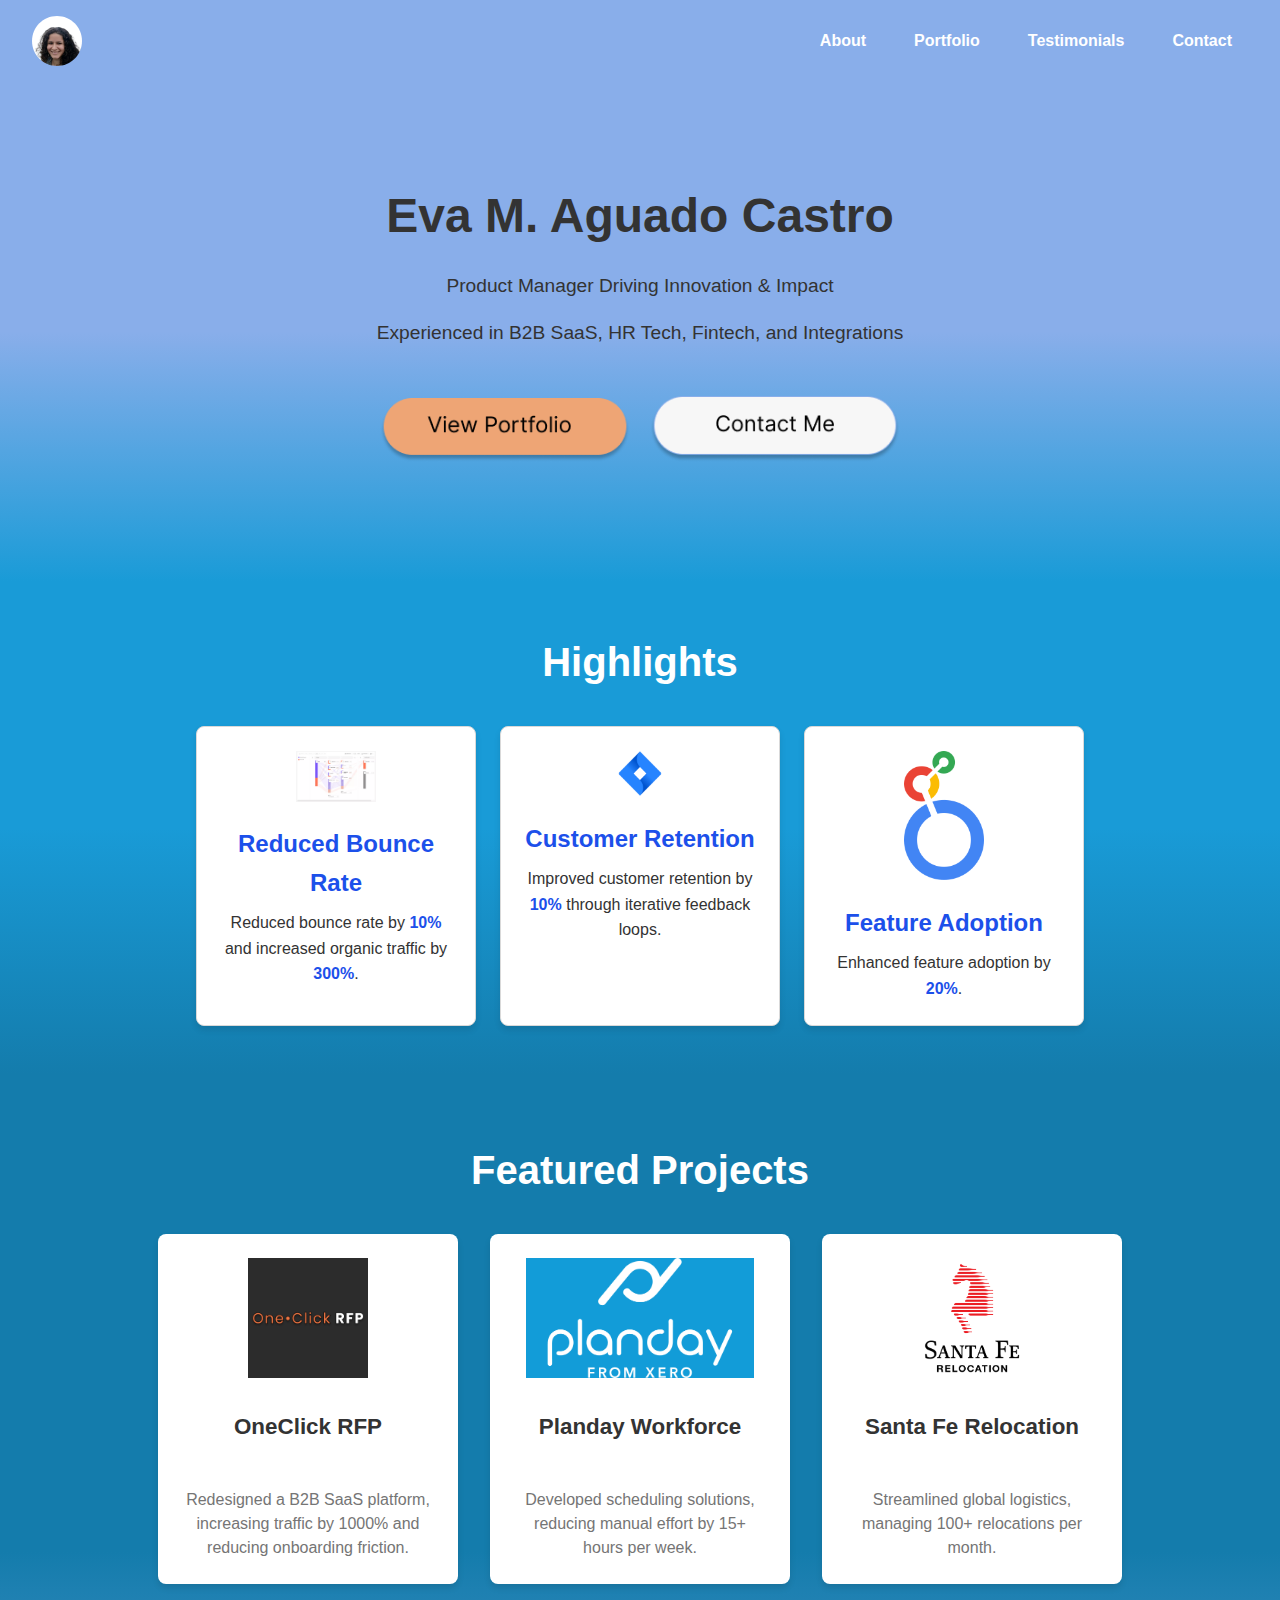
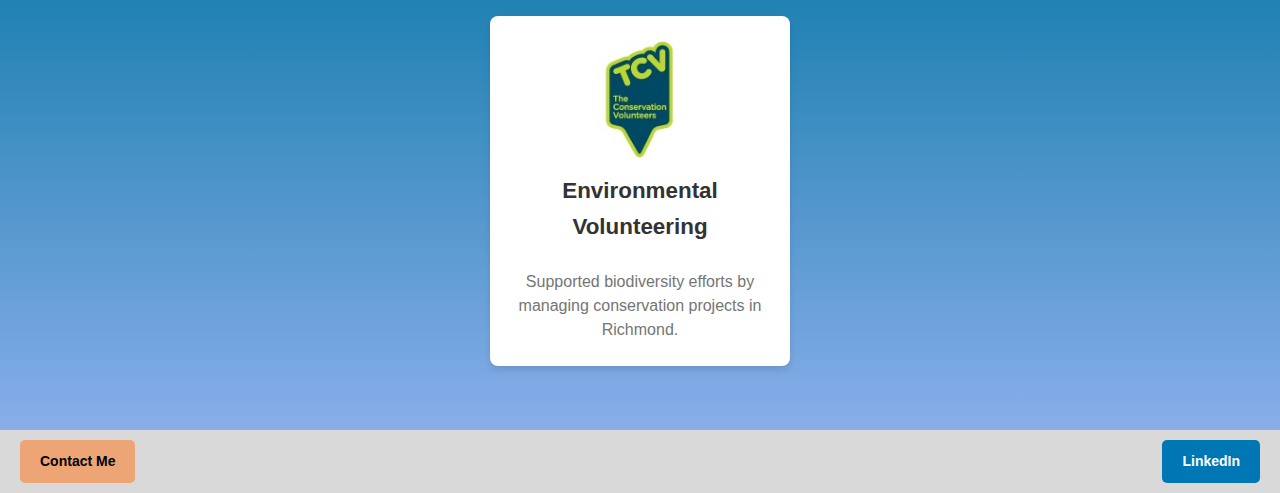
==== commit 3e5533ee: "added about html and style - needs iteration" ====
--- a/index.html
+++ b/index.html
@@ -4,6 +4,7 @@
   <meta charset="UTF-8">
   <meta name="viewport" content="width=device-width, initial-scale=1.0">
   <title>Eva M. Aguado Castro Portfolio</title>
+  <meta name="description" content="Welcome to Eva M. Aguado Castro's portfolio. Explore her work, values, and expertise as a Product Manager driving innovation and delivering impactful solutions.">
   <link rel="stylesheet" href="style.css">
 </head>
 <body>
@@ -11,13 +12,12 @@
   <header>
     <img src="Images/logo.svg" alt="Eva Castro Logo" class="logo">
     <nav class="nav">
-      <a href="#about">About</a>
-      <a href="#portfolio">Portfolio</a>
-      <a href="#testimonials">Testimonials</a>
+      <a href="about.html">About</a>
+      <a href="portfolio.html">Portfolio</a>
+      <a href="testimonials.html">Testimonials</a>
       <a href="https://www.linkedin.com/in/evaaguadoc">Contact</a>
     </nav>
   </header>
-
   <!-- Hero Section -->
   <section class="hero">
     <h1>Eva M. Aguado Castro</h1>
--- a/style.css
+++ b/style.css
@@ -134,61 +134,67 @@
   
   /* Featured Projects Section */
   .featured-projects {
-    padding: 4rem;
+    padding: 4rem 2rem; /* Consistent padding */
+    text-align: center; /* Center-align content */
     background: linear-gradient(180deg, #147CAC 50%, #89AEEA 100%);
-    text-align: center;
-  }
+    max-width: 100%; /* Prevent overflow */
+    box-sizing: border-box; /* Ensure padding is included in width */
+  }
+  
 
   .featured-projects h2 {
     margin-bottom: 2rem; /* Add space below the title */
     font-size: 2.5rem; /* Ensure consistency with the Highlights section */
+    color: #ffffff;
+  }  
+  
+  .projects-grid {
+    display: flex;
+    flex-wrap: wrap; /* Ensure wrapping on smaller screens */
+    gap: 2rem; /* Even spacing between cards */
+    justify-content: center; /* Center the entire grid */
+    align-items: stretch; /* Align rows to the top */
+    max-width: 1200px; /* Constrain grid width */
+    margin: 0 auto; /* Center the grid horizontally */
+    padding: 0 1rem; /* Add horizontal padding */
+    box-sizing: border-box; /* Ensure padding is part of the width */
+}
+  
+.project-card {
+    background: white;
+    padding: 1.5rem;
+    border-radius: 8px;
+    box-shadow: 0 4px 6px rgba(0, 0, 0, 0.1);
+    max-width: 300px; /* Consistent card width */
+    width: 100%; /* Adjust card width inside the grid */
+    flex: 1 1 calc(33.33% - 2rem); /* Flex basis for responsive layout */
+    min-height: 350px; /* Ensure uniform card height */
+    display: flex;
+    flex-direction: column; /* Stack content vertically */
+    justify-content: space-between; /* Space out content evenly */
+    text-align: center;
+    box-sizing: border-box; /* Include padding in width */
+}    
+  
+.project-card img {
+    max-width: 100%; /* Allow images to scale */
+    max-height: 120px; /* Prevent images from exceeding a fixed height */
+    margin: 0 auto; /* Center images horizontally */
+    display: block; /* Ensure block-level behavior */
+}
+  
+  .project-card h3 {
+    font-size: 1.4rem; /* Slightly larger heading */
     color: #333;
-  }  
-  
-  .projects-grid {
-    display: grid;
-    grid-template-columns: repeat(3, 1fr); /* Three equal columns */
-    gap: 2rem; /* Spacing between cards */
-    justify-content: center; /* Center the entire grid horizontally */
-    align-items: start; /* Align all rows to the top */
-  }  
-    .project-card {
-        background: white;
-        padding: 1rem;
-        border-radius: 8px;
-        box-shadow: 0 4px 6px rgba(0, 0, 0, 0.1);
-        width: 280px;
-        height: 350px; /* Set a consistent height */
-        display: flex;
-        flex-direction: column;
-        justify-content: space-between; /* Distribute content evenly */
-        text-align: center;
-      }
-  
-  .project-card img {
-    max-width: 100px;
-    height: auto;
-    margin-bottom: 1rem;
-  }
-  
-  .project-card h3 {
-    font-size: 1.2rem;
-    color: #333;
-    margin-bottom: 0.5rem;
+    margin-bottom: 0.8rem;
   }
   
   .project-card p {
-    font-size: 0.9rem;
+    font-size: 1rem; /* Make text consistent with other sections */
     color: #757575;
-  }
-  
-  /* Special Rule for Centering the Last Card */
-  .projects-grid > :nth-child(4) {
-        grid-column: 2 / 3; /* Place the fourth card in the second column */
-        justify-self: center; /* Center it horizontally */
-        align-self: start; /* Align it with the top of the other rows */
-      }
-
+    line-height: 1.5; /* Better readability */
+  }
+  
   /* Footer Section */
   footer {
     display: flex;
@@ -230,30 +236,171 @@
   /* Responsive Design */
   @media (max-width: 768px) {
     .hero h1 {
-      font-size: 2rem;
-    }
-  
+        font-size: 2rem;
+    }
+
     .hero p {
-      font-size: 1rem;
-    }
-        .projects-grid {
-          grid-template-columns: 1fr; /* Single column on smaller screens */
-          gap: 1.5rem; /* Adjust spacing */
-        }
-      
-        .project-card {
-          width: 90%; /* Make cards full width */
-          margin: 0 auto;
-        }
-    .highlight-cards,
-    .projects {
-      flex-direction: column;
-      align-items: center;
-    }
-  
+        font-size: 1rem;
+    }
+
+    .projects-grid {
+        flex-direction: column; /* Stack cards vertically */
+    }
+
+    .project-card {
+        max-width: 90%; /* Ensure cards fit within the container */
+        margin: 0 auto;
+    }
+
+    .highlight-cards {
+        flex-direction: column;
+        align-items: center;
+    }
+
     .card,
     .project-card {
-      width: 90%;
-      margin: 0 auto;
-    }     
-  }  +        width: 90%;
+        margin: 0 auto;
+    }
+}
+
+/* General Styles */
+body {
+  font-family: 'Poppins', sans-serif;
+  color: #333;
+  background: linear-gradient(180deg, #D9D9D9 0%, #8BA7D3 28%, #89AEEA 77%);
+  margin: 0;
+  padding: 0;
+  line-height: 1.6;
+}
+
+.container {
+  width: 90%;
+  max-width: 1200px;
+  margin: 0 auto;
+  padding: 2rem 0;
+}
+
+/* About Section */
+.about-header {
+  text-align: center;
+  margin-bottom: 3rem;
+}
+
+.about-header h1 {
+  font-size: 2.5rem;
+  font-weight: 700;
+}
+
+.about-header p {
+  font-size: 1.1rem;
+  margin: 1rem 0;
+}
+
+.linkedin-btn {
+  display: inline-block;
+  margin-top: 1rem;
+  padding: 0.8rem 1.5rem;
+  background-color: #0077B5;
+  color: white;
+  border-radius: 5px;
+  text-decoration: none;
+  font-weight: 600;
+}
+
+.linkedin-btn:hover {
+  background-color: #005a8c;
+}
+
+/* Core Values */
+.core-values {
+  text-align: center;
+  margin: 4rem 0;
+}
+
+.core-values h2 {
+  font-size: 2rem;
+  margin-bottom: 2rem;
+}
+
+.values-grid {
+  display: flex;
+  flex-wrap: wrap;
+  gap: 2rem;
+  justify-content: center;
+}
+
+.card {
+  background: white;
+  border: 1px solid #D9D9D9;
+  border-radius: 8px;
+  padding: 1.5rem;
+  text-align: center;
+  max-width: 300px;
+  box-shadow: 0 4px 6px rgba(0, 0, 0, 0.1);
+}
+
+.card img {
+  width: 80px;
+  height: auto;
+  margin-bottom: 1rem;
+}
+
+.card h3 {
+  font-size: 1.5rem;
+  margin-bottom: 0.5rem;
+}
+
+/* Timeline */
+.timeline {
+  margin: 4rem 0;
+  text-align: center;
+}
+
+.timeline h2 {
+  margin-bottom: 2rem;
+}
+
+.timeline-grid {
+  display: flex;
+  flex-wrap: wrap;
+  gap: 2rem;
+  justify-content: center;
+}
+
+.milestone {
+  background: white;
+  border: 1px solid #D9D9D9;
+  border-radius: 8px;
+  padding: 1.5rem;
+  max-width: 300px;
+  text-align: center;
+}
+
+/* Hobbies Section */
+.hobbies {
+  text-align: center;
+  margin: 4rem 0;
+}
+
+.hobbies img {
+  width: 100%;
+  max-width: 400px;
+  margin-bottom: 1rem;
+}
+
+/* Responsive Design */
+@media (max-width: 768px) {
+  .about-header h1 {
+    font-size: 2rem;
+  }
+
+  .card, .milestone {
+    max-width: 100%;
+  }
+
+  .values-grid, .timeline-grid {
+    flex-direction: column;
+    gap: 1rem;
+  }
+}
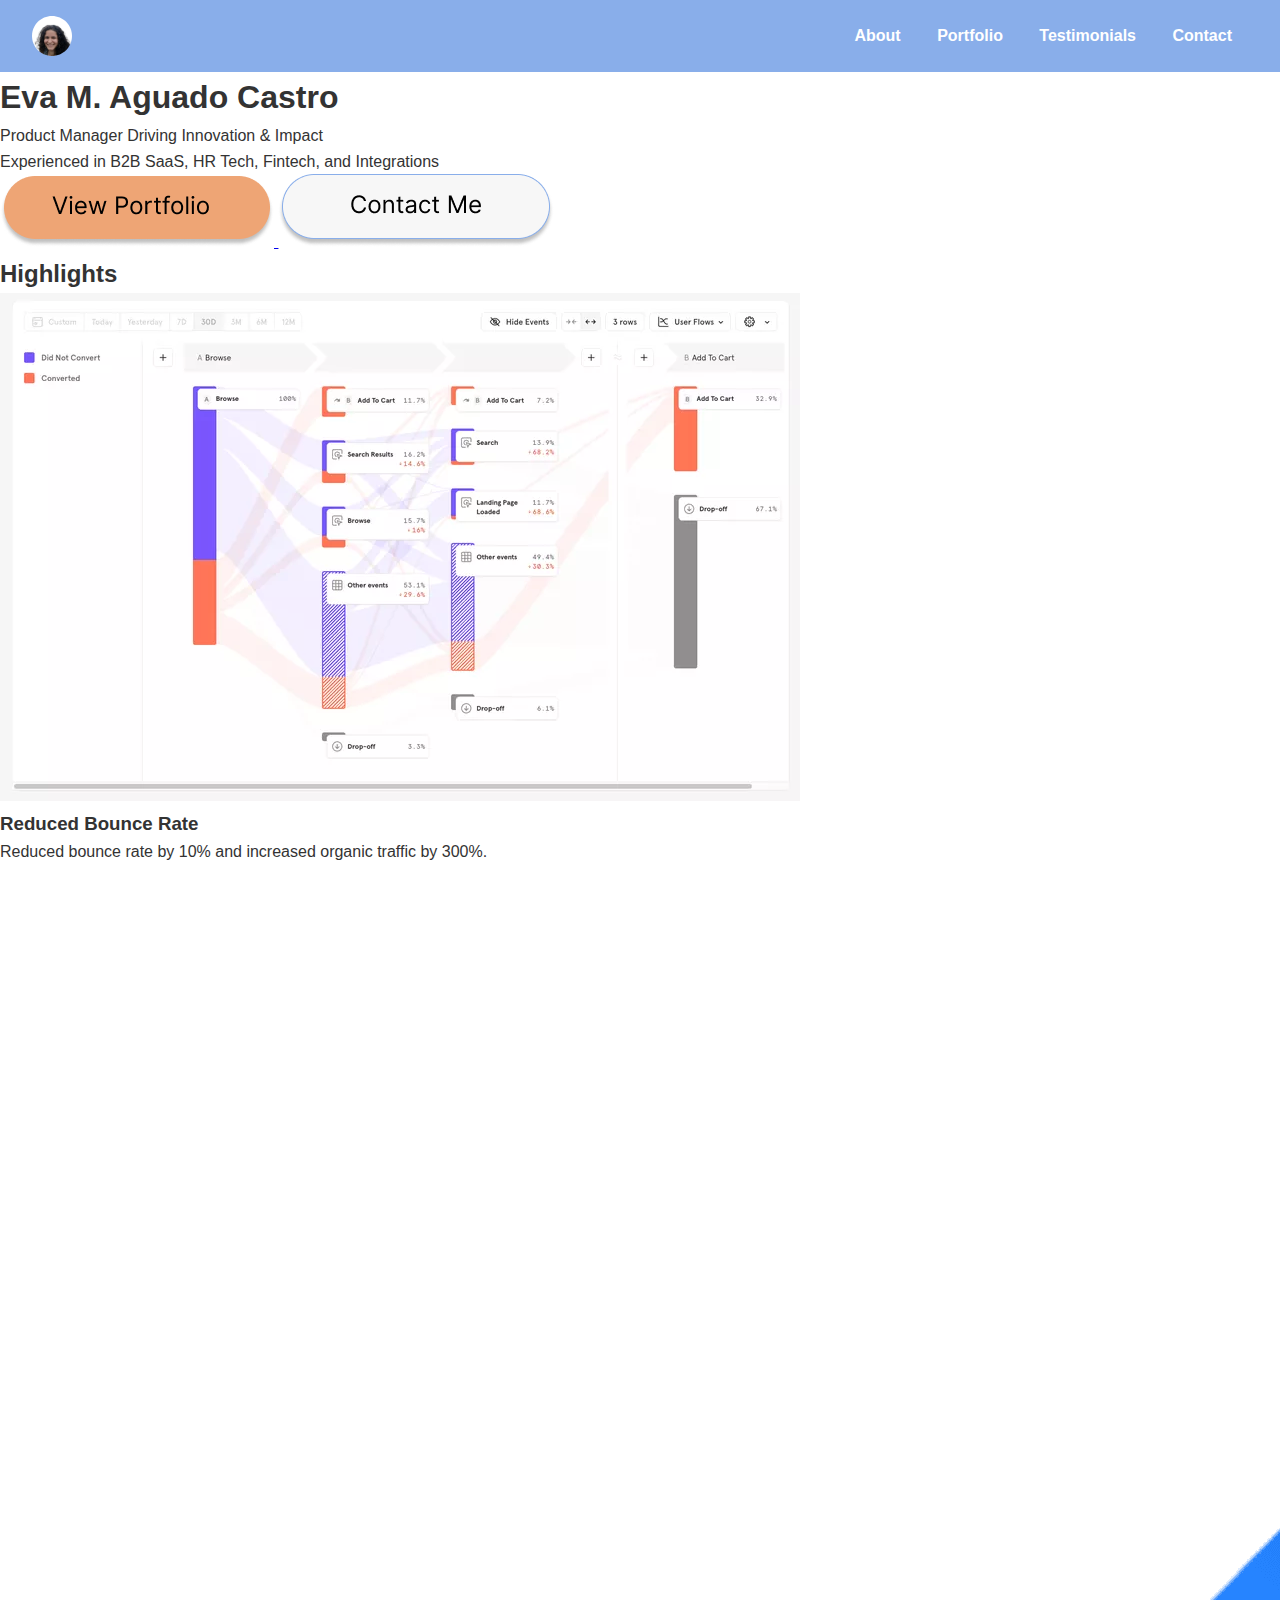
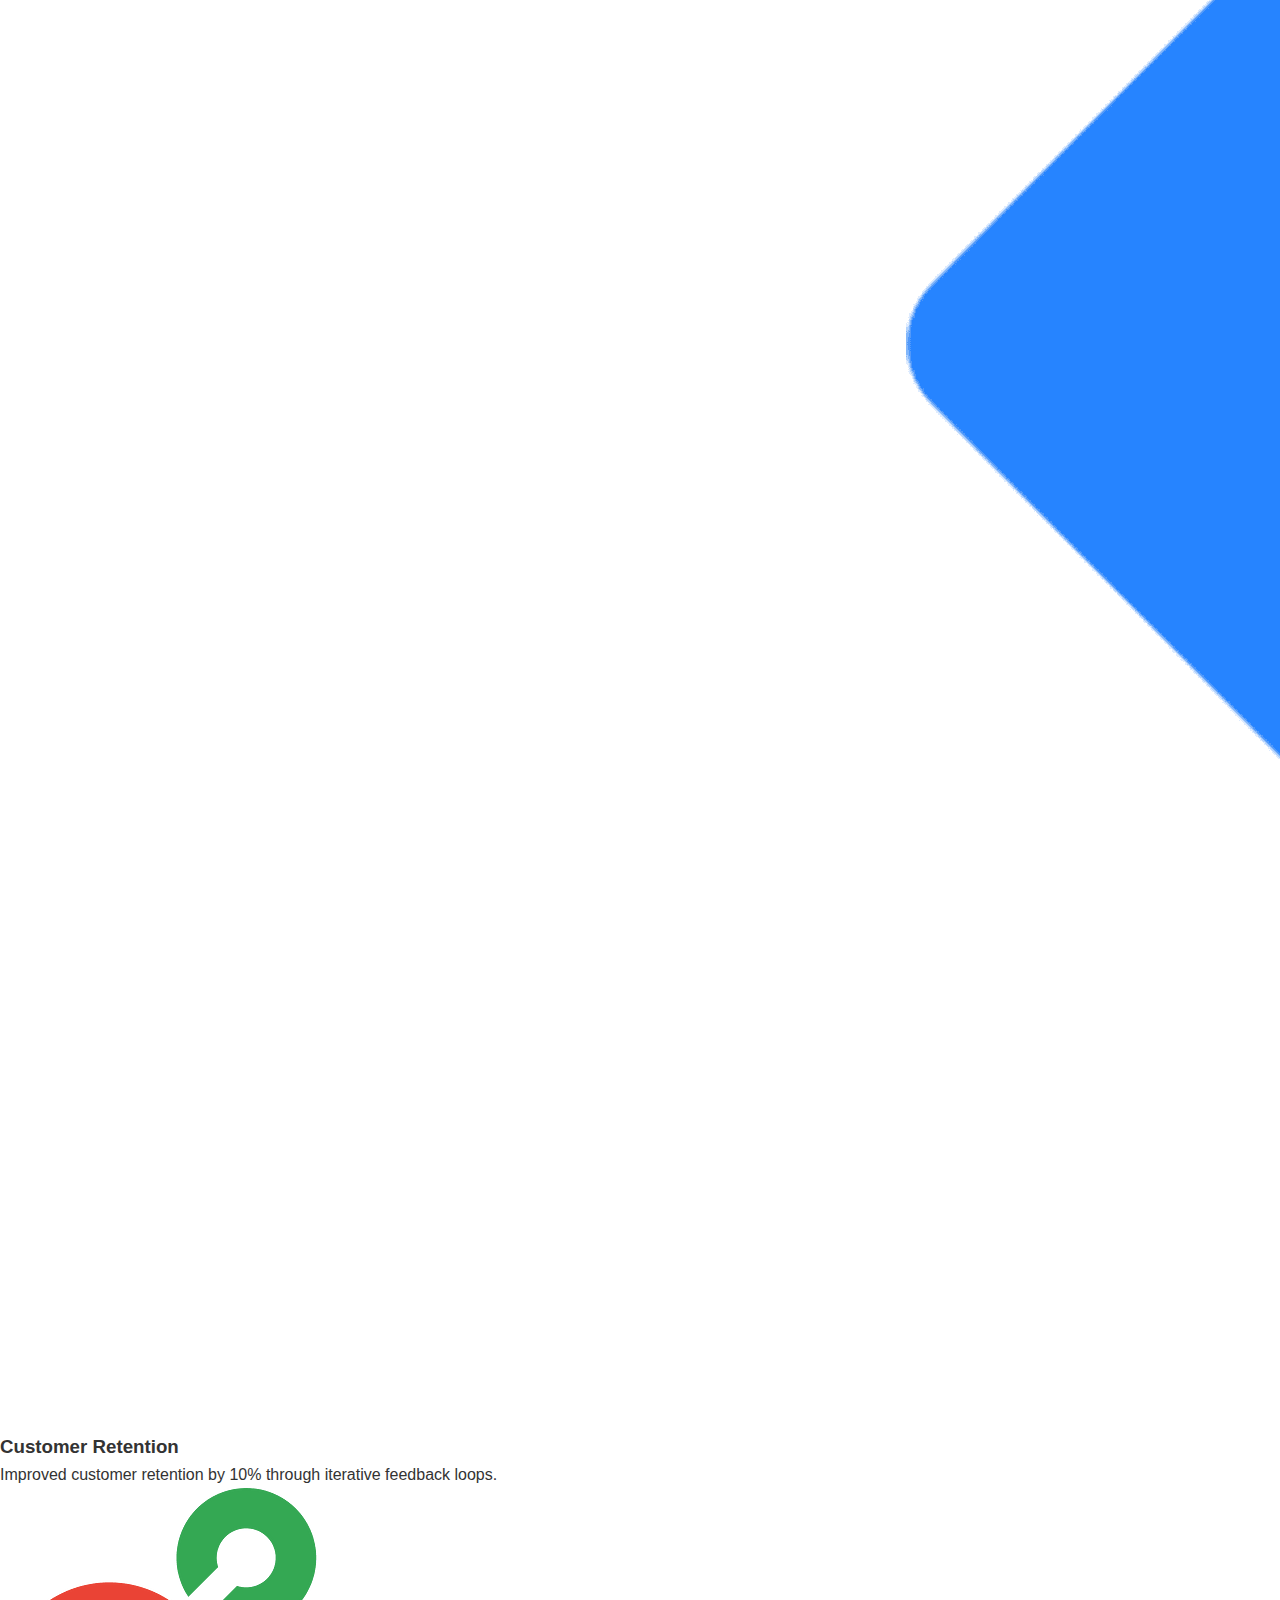
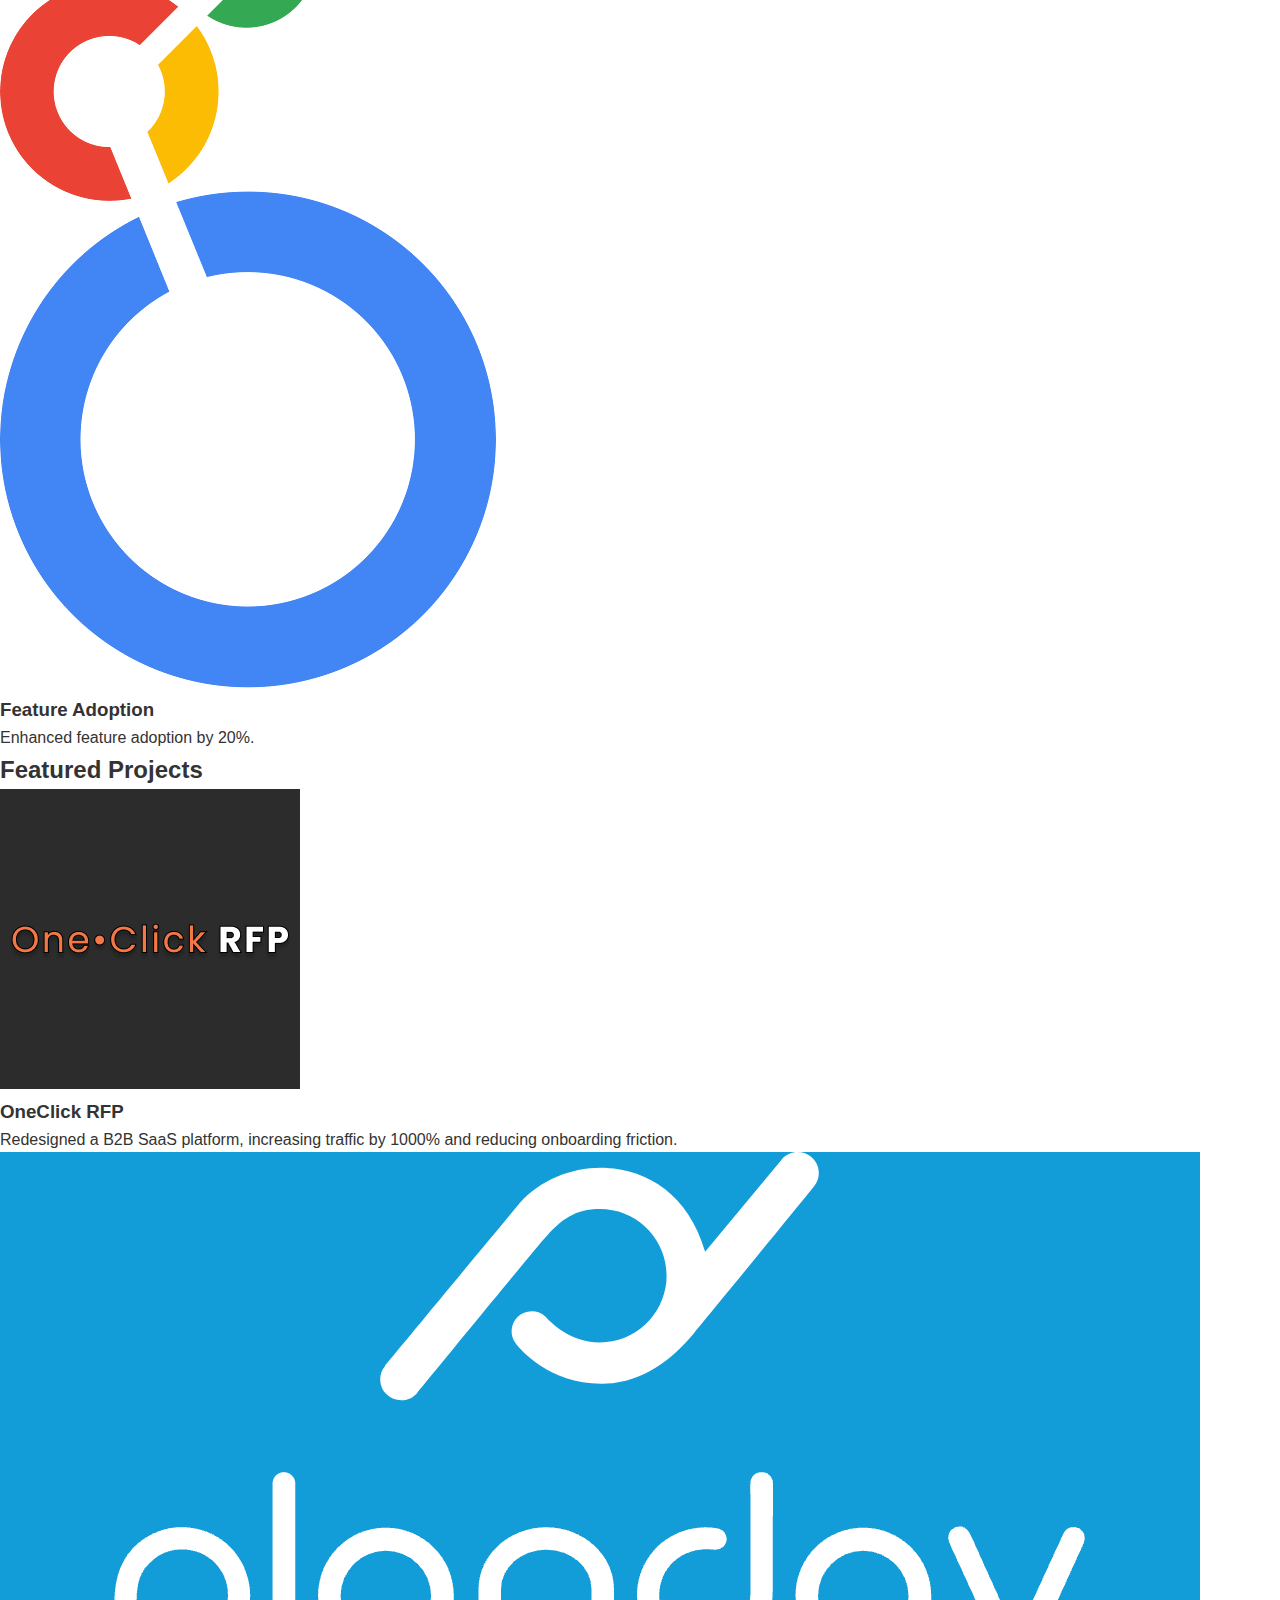
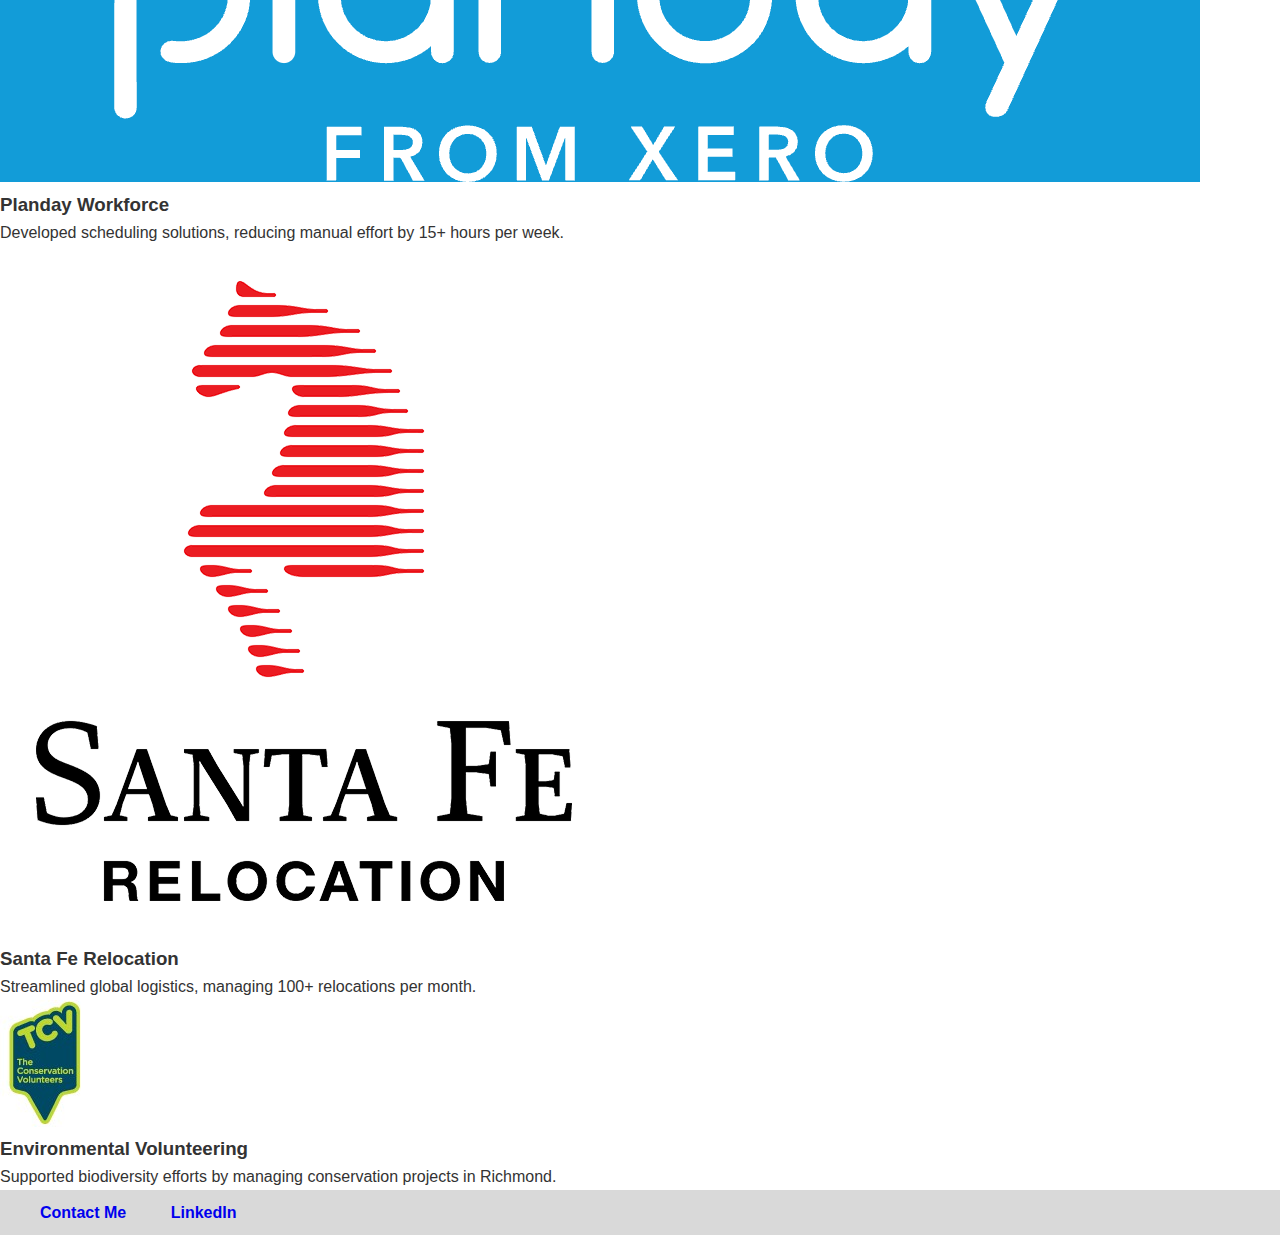
==== commit 192b796d: "some updates" ====
--- a/index.html
+++ b/index.html
@@ -6,6 +6,7 @@
   <title>Eva M. Aguado Castro Portfolio</title>
   <meta name="description" content="Welcome to Eva M. Aguado Castro's portfolio. Explore her work, values, and expertise as a Product Manager driving innovation and delivering impactful solutions.">
   <link rel="stylesheet" href="style.css">
+  <link rel="stylesheet" href="home.css">
 </head>
 <body>
   <!-- Header Section -->
--- a/style.css
+++ b/style.css
@@ -1,406 +1,46 @@
 /* General Reset */
 * {
-    margin: 0;
-    padding: 0;
-    box-sizing: border-box;
-  }
-  
-  body {
-    font-family: 'Poppins', sans-serif;
-    color: #333;
-    background: linear-gradient(180deg, #89AEEA 50%, #199BD7 100%);
-    line-height: 1.6;
-    background-attachment: fixed; /* Ensure it stays static during scroll */
-    background-size: cover;
-  }
-  
-  
-  /* Header Section */
-  header {
-    background: #89AEEA;
-    padding: 1rem 2rem;
-    display: flex;
-    justify-content: space-between;
-    align-items: center;
-  }
-  
-  .logo {
-    width: 50px;
-    height: auto;
-    display: inline-block;
-    margin-right: 20px;
-  }
-  
-  .nav {
-    display: flex;
-    gap: 1rem;
-  }
-  
-  .nav a {
-    color: white;
-    text-decoration: none;
-    font-weight: bold;
-    margin: 0 1rem;
-  }
-  
-  .nav a:hover {
-    text-decoration: underline;
-  }
-  
-  /* Hero Section */
-  .hero {
-    text-align: center;
-    padding: 6rem 2rem;
-    color: #333;
-    background: linear-gradient(180deg, #89AEEA 50%, #199BD7 100%);
-}
-  
-  .hero img {
-    display: inline-block;
-    margin: 1rem 0.5rem;
-    width: 250px;
-  }
-  
-  .hero h1 {
-    font-size: 3rem;
-    font-weight: 700;
-  }
-  
-  .hero p {
-    margin: 1rem 0;
-    font-size: 1.2rem;
-  }
-  
-  .cta-buttons {
-    margin-top: 2rem;
-  }
-  .cta-buttons a {
-    text-decoration: none; /* Remove underline */
-    display: inline-block; /* Ensure buttons behave like inline-block elements */
-
-}
-  
-  /* Highlights Section */
-  .highlights {
-    background: linear-gradient(180deg, #199BD7 50%, #147CAC 100%);
-    padding: 3rem 2rem;
-    color: white;
-    text-align: center;
-  }
-  
-  .highlights h2 {
-    font-size: 2.5rem;
-    margin-bottom: 2rem;
-  }
-  
-  .highlight-cards {
-    display: flex;
-    gap: 1.5rem;
-    justify-content: center;
-    flex-wrap: wrap;
-  }
-  
-  .card {
-    background: #f7f7f7;
-    color: #333;
-    width: 280px;
-    border-radius: 8px;
-    padding: 1.5rem;
-    text-align: center;
-    box-shadow: 0px 4px 6px rgba(0, 0, 0, 0.1);
-  }
-  
-  .card img {
-    width: auto;
-    height: 50px;
-    margin-bottom: 1rem;
-  }
-  
-  .card h3 {
-    font-size: 1.5rem;
-    margin-bottom: 1rem;
-    color: #1C50EA;
-  }
-  
-  .card p {
-    font-size: 1rem;
-    color: #333;
-  }
-  
-  .card span {
-    font-weight: bold;
-    color: #1C50EA;
-  }
-  
-  /* Featured Projects Section */
-  .featured-projects {
-    padding: 4rem 2rem; /* Consistent padding */
-    text-align: center; /* Center-align content */
-    background: linear-gradient(180deg, #147CAC 50%, #89AEEA 100%);
-    max-width: 100%; /* Prevent overflow */
-    box-sizing: border-box; /* Ensure padding is included in width */
-  }
-  
-
-  .featured-projects h2 {
-    margin-bottom: 2rem; /* Add space below the title */
-    font-size: 2.5rem; /* Ensure consistency with the Highlights section */
-    color: #ffffff;
-  }  
-  
-  .projects-grid {
-    display: flex;
-    flex-wrap: wrap; /* Ensure wrapping on smaller screens */
-    gap: 2rem; /* Even spacing between cards */
-    justify-content: center; /* Center the entire grid */
-    align-items: stretch; /* Align rows to the top */
-    max-width: 1200px; /* Constrain grid width */
-    margin: 0 auto; /* Center the grid horizontally */
-    padding: 0 1rem; /* Add horizontal padding */
-    box-sizing: border-box; /* Ensure padding is part of the width */
-}
-  
-.project-card {
-    background: white;
-    padding: 1.5rem;
-    border-radius: 8px;
-    box-shadow: 0 4px 6px rgba(0, 0, 0, 0.1);
-    max-width: 300px; /* Consistent card width */
-    width: 100%; /* Adjust card width inside the grid */
-    flex: 1 1 calc(33.33% - 2rem); /* Flex basis for responsive layout */
-    min-height: 350px; /* Ensure uniform card height */
-    display: flex;
-    flex-direction: column; /* Stack content vertically */
-    justify-content: space-between; /* Space out content evenly */
-    text-align: center;
-    box-sizing: border-box; /* Include padding in width */
-}    
-  
-.project-card img {
-    max-width: 100%; /* Allow images to scale */
-    max-height: 120px; /* Prevent images from exceeding a fixed height */
-    margin: 0 auto; /* Center images horizontally */
-    display: block; /* Ensure block-level behavior */
-}
-  
-  .project-card h3 {
-    font-size: 1.4rem; /* Slightly larger heading */
-    color: #333;
-    margin-bottom: 0.8rem;
-  }
-  
-  .project-card p {
-    font-size: 1rem; /* Make text consistent with other sections */
-    color: #757575;
-    line-height: 1.5; /* Better readability */
-  }
-  
-  /* Footer Section */
-  footer {
-    display: flex;
-    justify-content: space-between;
-    align-items: center;
-    padding: 10px 20px;
-    background: #D9D9D9;
-  }
-  
-  .footer-buttons {
-    display: flex;
-    justify-content: space-between;
-    width: 100%;
-  }
-  
-  .footer-button {
-    padding: 10px 20px;
-    border-radius: 5px;
-    font-size: 14px;
-    font-weight: bold;
-    text-align: center;
-    text-decoration: none;
-  }
-  
-  .contact-me {
-    background: #EEA575;
-    color: black;
-  }
-  
-  .linkedin {
-    background: #0077B5;
-    color: white;
-  }
-  
-  .footer-button:hover {
-    opacity: 0.8;
-  }
-  
-  /* Responsive Design */
-  @media (max-width: 768px) {
-    .hero h1 {
-        font-size: 2rem;
-    }
-
-    .hero p {
-        font-size: 1rem;
-    }
-
-    .projects-grid {
-        flex-direction: column; /* Stack cards vertically */
-    }
-
-    .project-card {
-        max-width: 90%; /* Ensure cards fit within the container */
-        margin: 0 auto;
-    }
-
-    .highlight-cards {
-        flex-direction: column;
-        align-items: center;
-    }
-
-    .card,
-    .project-card {
-        width: 90%;
-        margin: 0 auto;
-    }
+  margin: 0;
+  padding: 0;
+  box-sizing: border-box;
 }
 
-/* General Styles */
 body {
   font-family: 'Poppins', sans-serif;
+  line-height: 1.6;
   color: #333;
-  background: linear-gradient(180deg, #D9D9D9 0%, #8BA7D3 28%, #89AEEA 77%);
-  margin: 0;
-  padding: 0;
-  line-height: 1.6;
 }
 
-.container {
-  width: 90%;
-  max-width: 1200px;
-  margin: 0 auto;
-  padding: 2rem 0;
+header {
+  background: #89AEEA;
+  padding: 1rem 2rem;
+  display: flex;
+  justify-content: space-between;
+  align-items: center;
 }
 
-/* About Section */
-.about-header {
-  text-align: center;
-  margin-bottom: 3rem;
+.nav a {
+  color: white;
+  text-decoration: none;
+  font-weight: bold;
+  margin: 0 1rem;
 }
 
-.about-header h1 {
-  font-size: 2.5rem;
-  font-weight: 700;
+.nav a:hover {
+  text-decoration: underline;
 }
 
-.about-header p {
-  font-size: 1.1rem;
-  margin: 1rem 0;
+footer {
+  display: flex;
+  justify-content: space-between;
+  align-items: center;
+  padding: 10px 20px;
+  background: #D9D9D9;
 }
 
-.linkedin-btn {
-  display: inline-block;
-  margin-top: 1rem;
-  padding: 0.8rem 1.5rem;
-  background-color: #0077B5;
-  color: white;
+.footer-buttons a {
+  padding: 10px 20px;
+  text-decoration: none;
+  font-weight: bold;
   border-radius: 5px;
-  text-decoration: none;
-  font-weight: 600;
 }
-
-.linkedin-btn:hover {
-  background-color: #005a8c;
-}
-
-/* Core Values */
-.core-values {
-  text-align: center;
-  margin: 4rem 0;
-}
-
-.core-values h2 {
-  font-size: 2rem;
-  margin-bottom: 2rem;
-}
-
-.values-grid {
-  display: flex;
-  flex-wrap: wrap;
-  gap: 2rem;
-  justify-content: center;
-}
-
-.card {
-  background: white;
-  border: 1px solid #D9D9D9;
-  border-radius: 8px;
-  padding: 1.5rem;
-  text-align: center;
-  max-width: 300px;
-  box-shadow: 0 4px 6px rgba(0, 0, 0, 0.1);
-}
-
-.card img {
-  width: 80px;
-  height: auto;
-  margin-bottom: 1rem;
-}
-
-.card h3 {
-  font-size: 1.5rem;
-  margin-bottom: 0.5rem;
-}
-
-/* Timeline */
-.timeline {
-  margin: 4rem 0;
-  text-align: center;
-}
-
-.timeline h2 {
-  margin-bottom: 2rem;
-}
-
-.timeline-grid {
-  display: flex;
-  flex-wrap: wrap;
-  gap: 2rem;
-  justify-content: center;
-}
-
-.milestone {
-  background: white;
-  border: 1px solid #D9D9D9;
-  border-radius: 8px;
-  padding: 1.5rem;
-  max-width: 300px;
-  text-align: center;
-}
-
-/* Hobbies Section */
-.hobbies {
-  text-align: center;
-  margin: 4rem 0;
-}
-
-.hobbies img {
-  width: 100%;
-  max-width: 400px;
-  margin-bottom: 1rem;
-}
-
-/* Responsive Design */
-@media (max-width: 768px) {
-  .about-header h1 {
-    font-size: 2rem;
-  }
-
-  .card, .milestone {
-    max-width: 100%;
-  }
-
-  .values-grid, .timeline-grid {
-    flex-direction: column;
-    gap: 1rem;
-  }
-}
